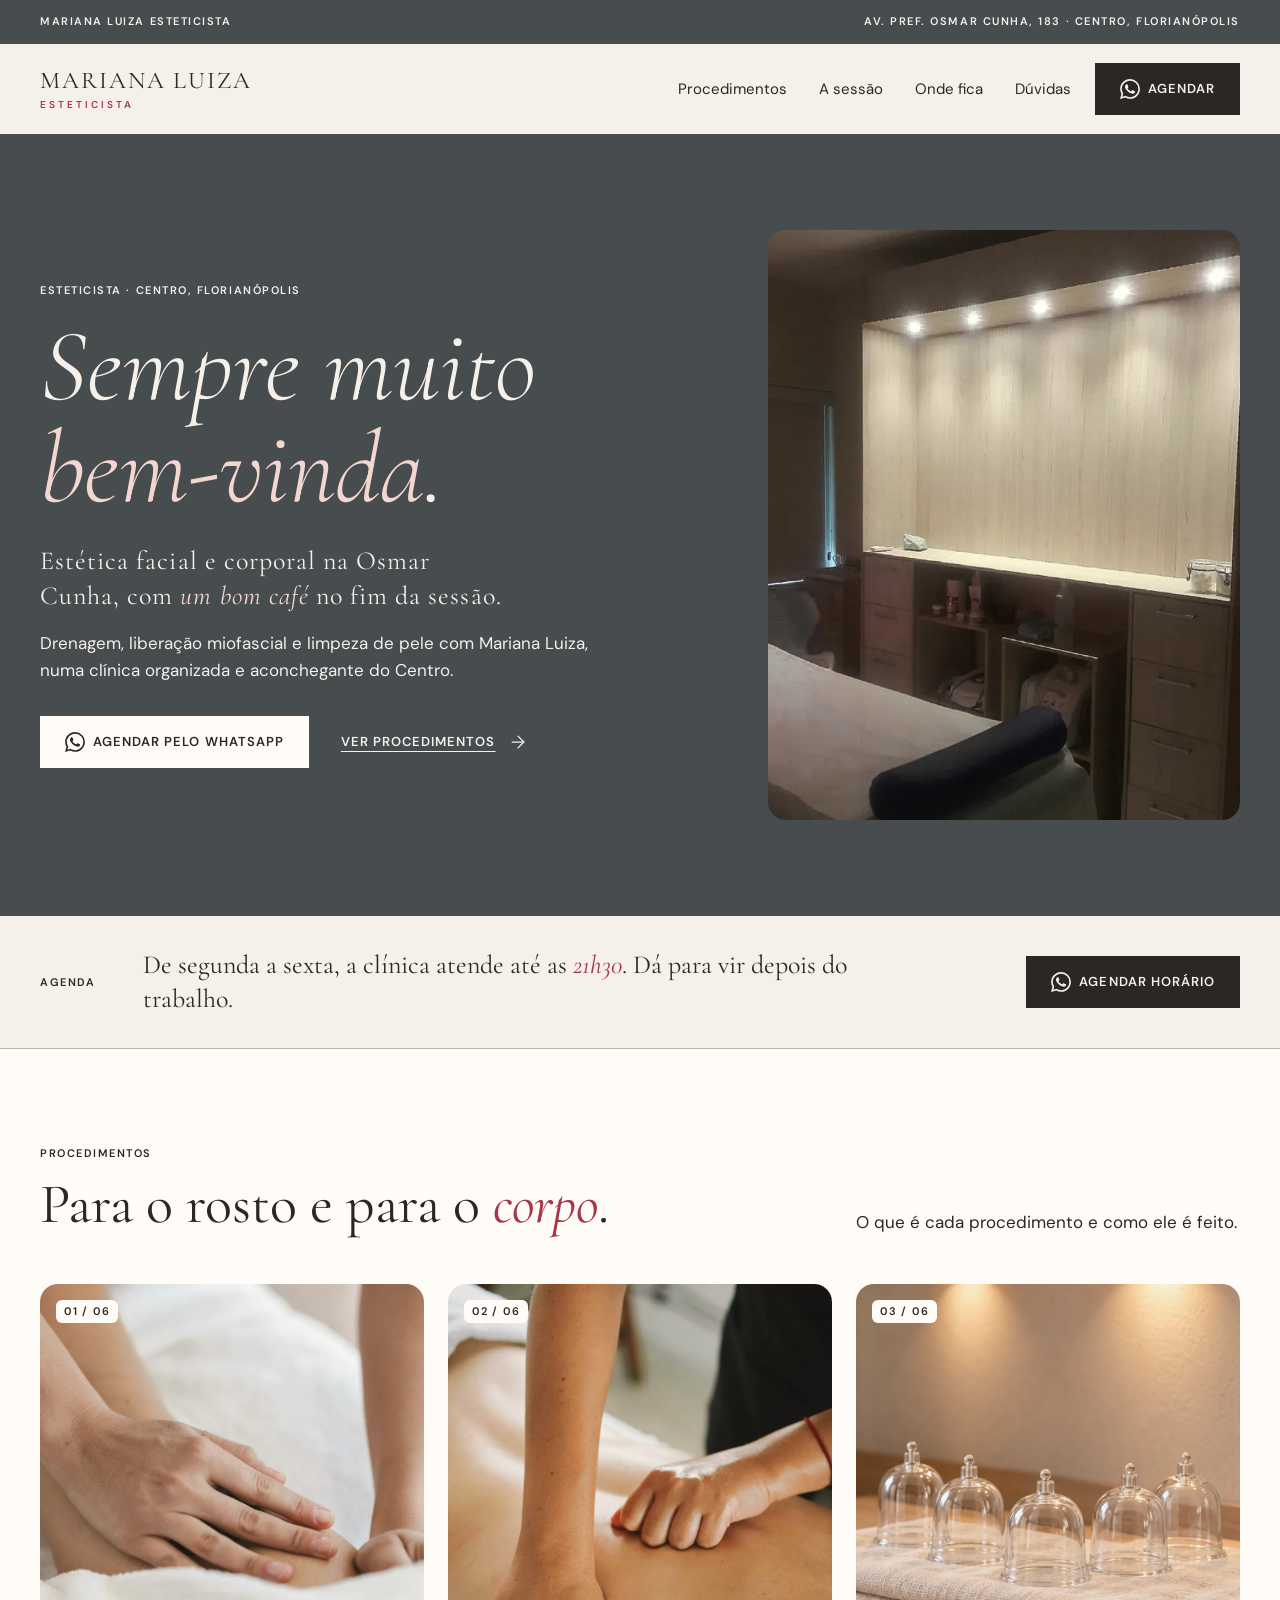
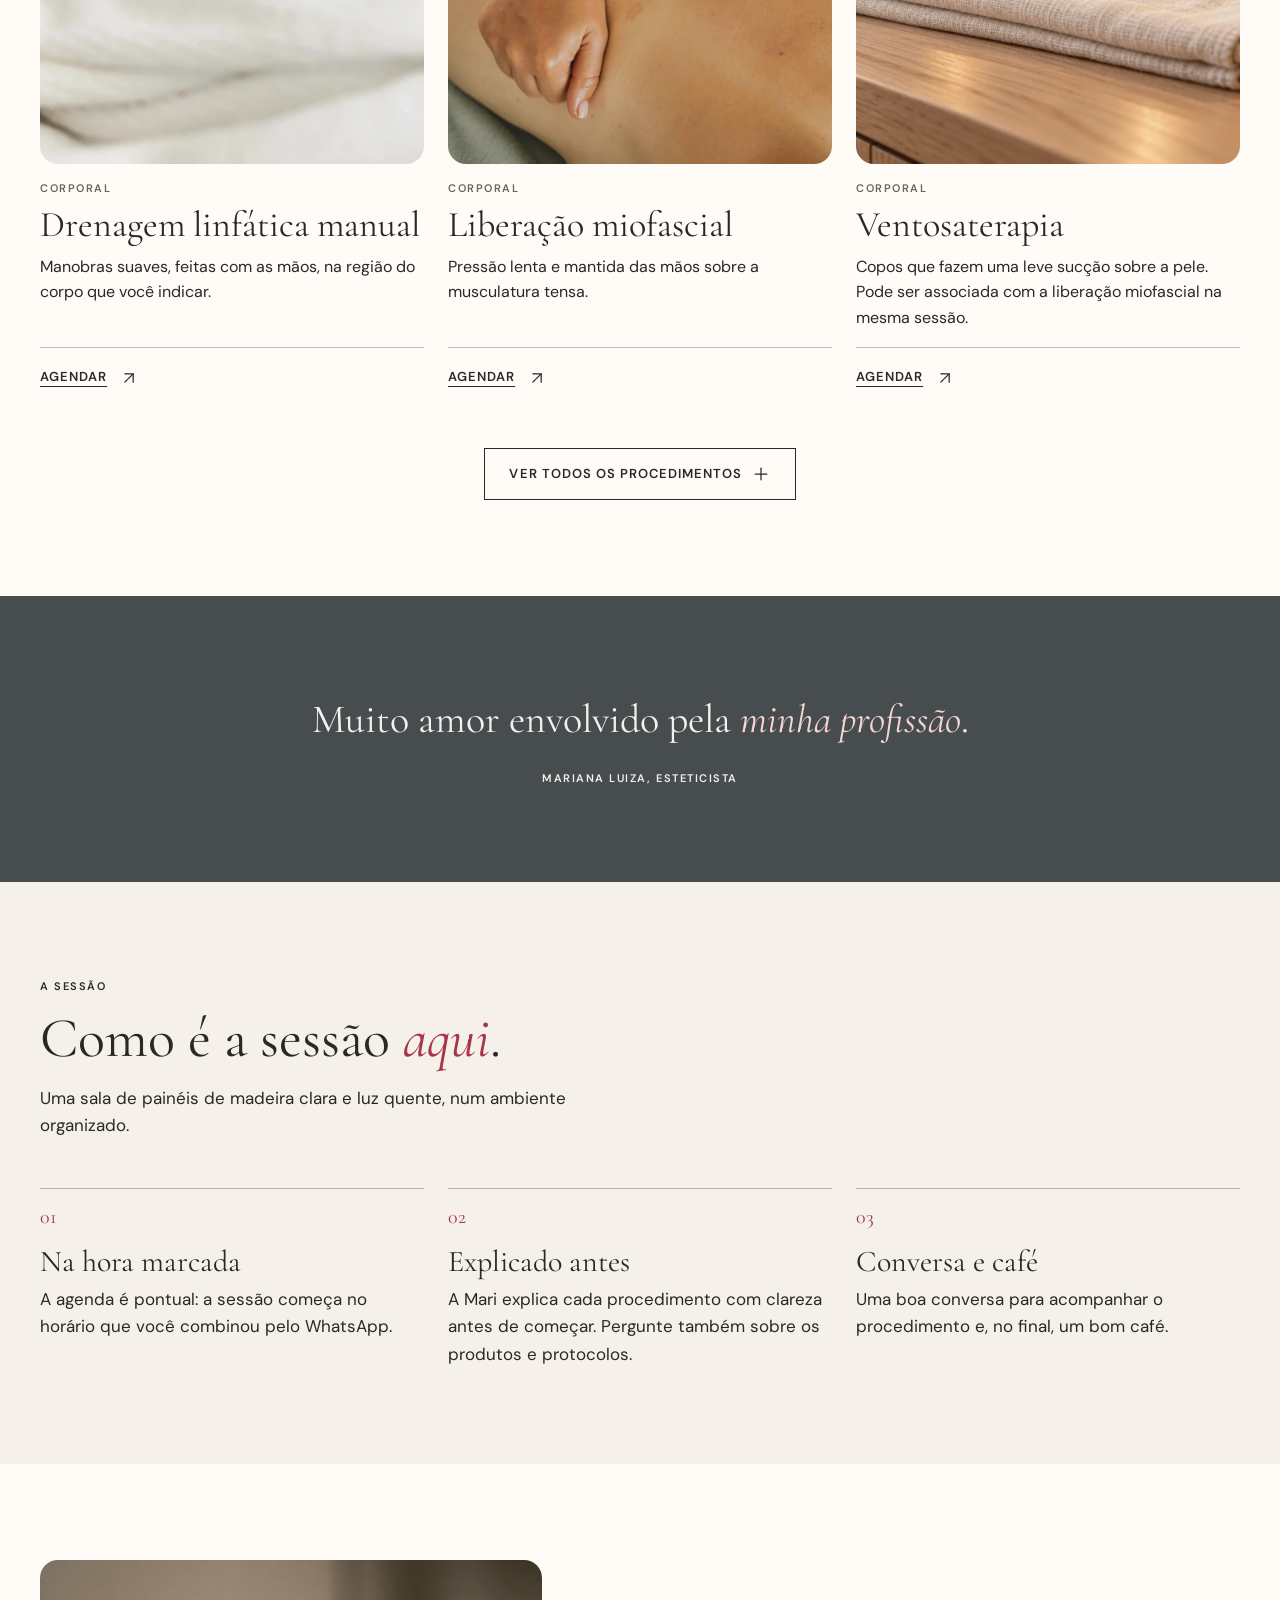
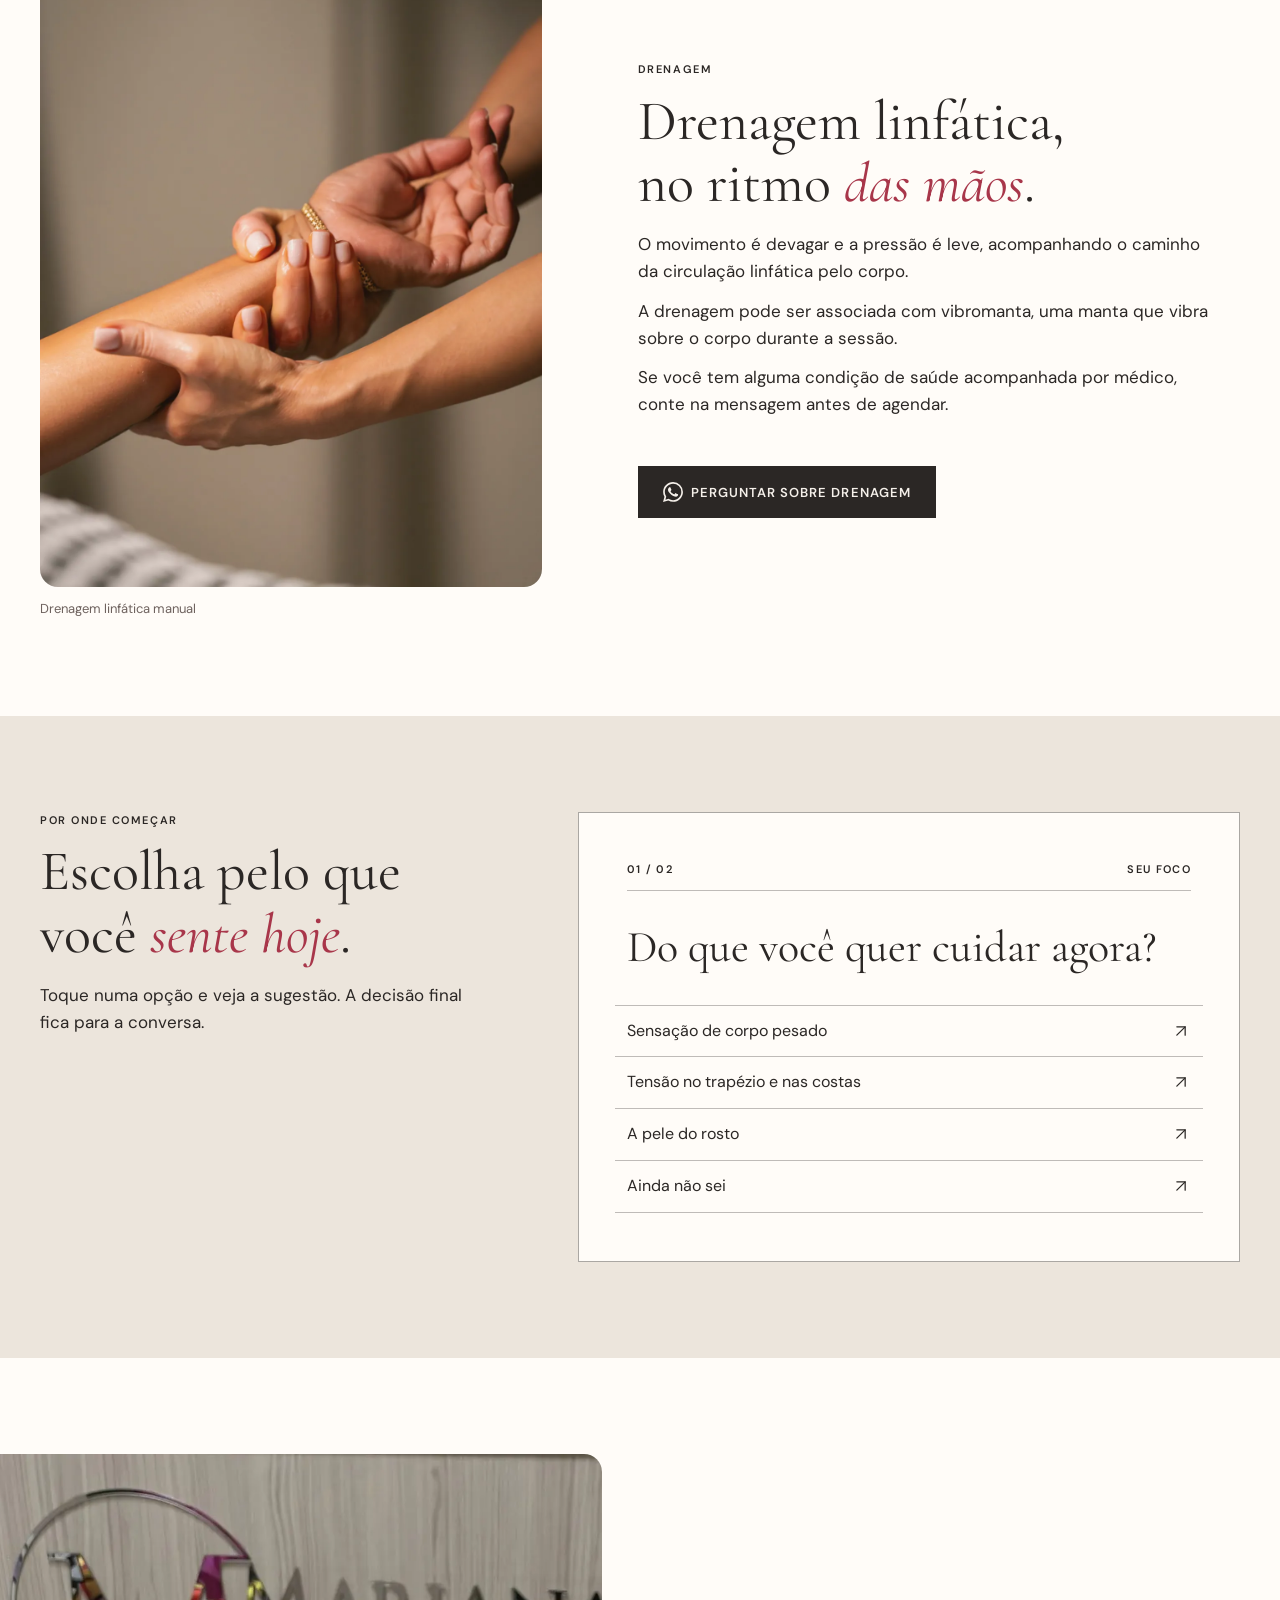
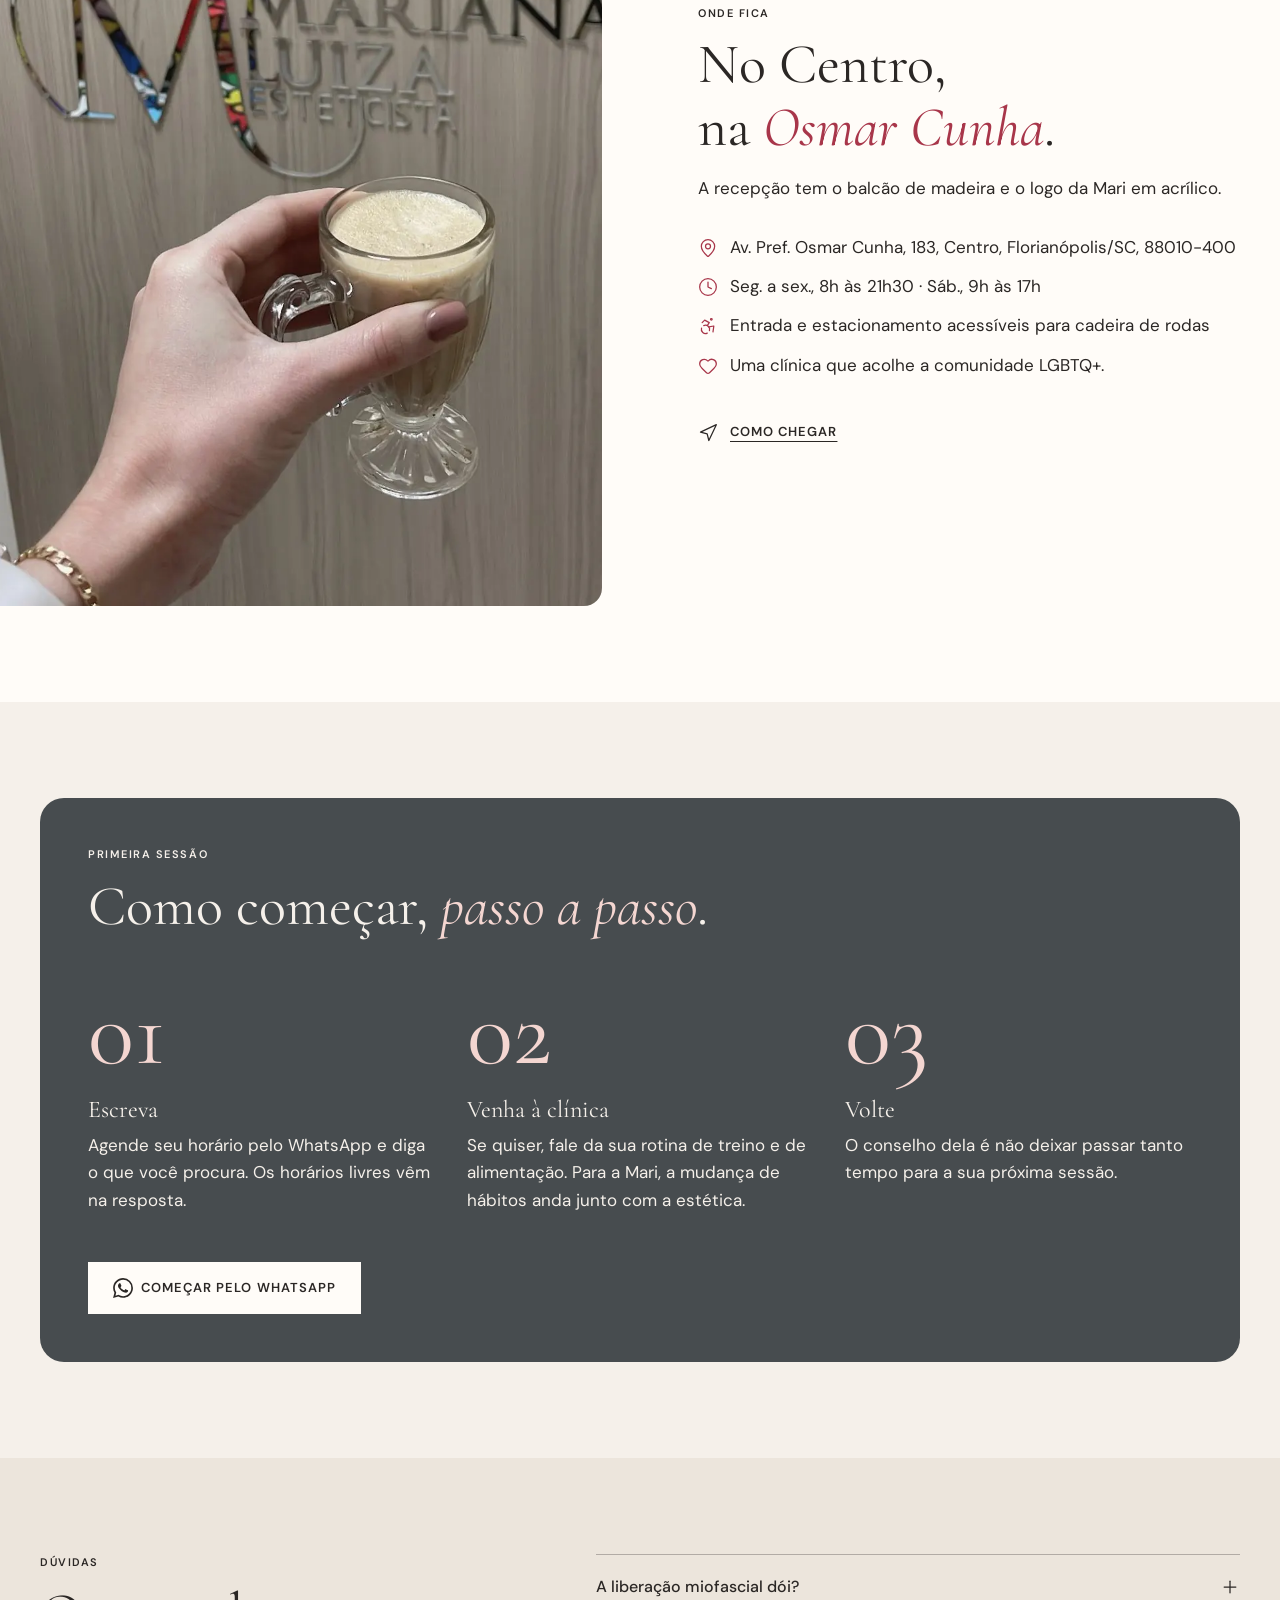
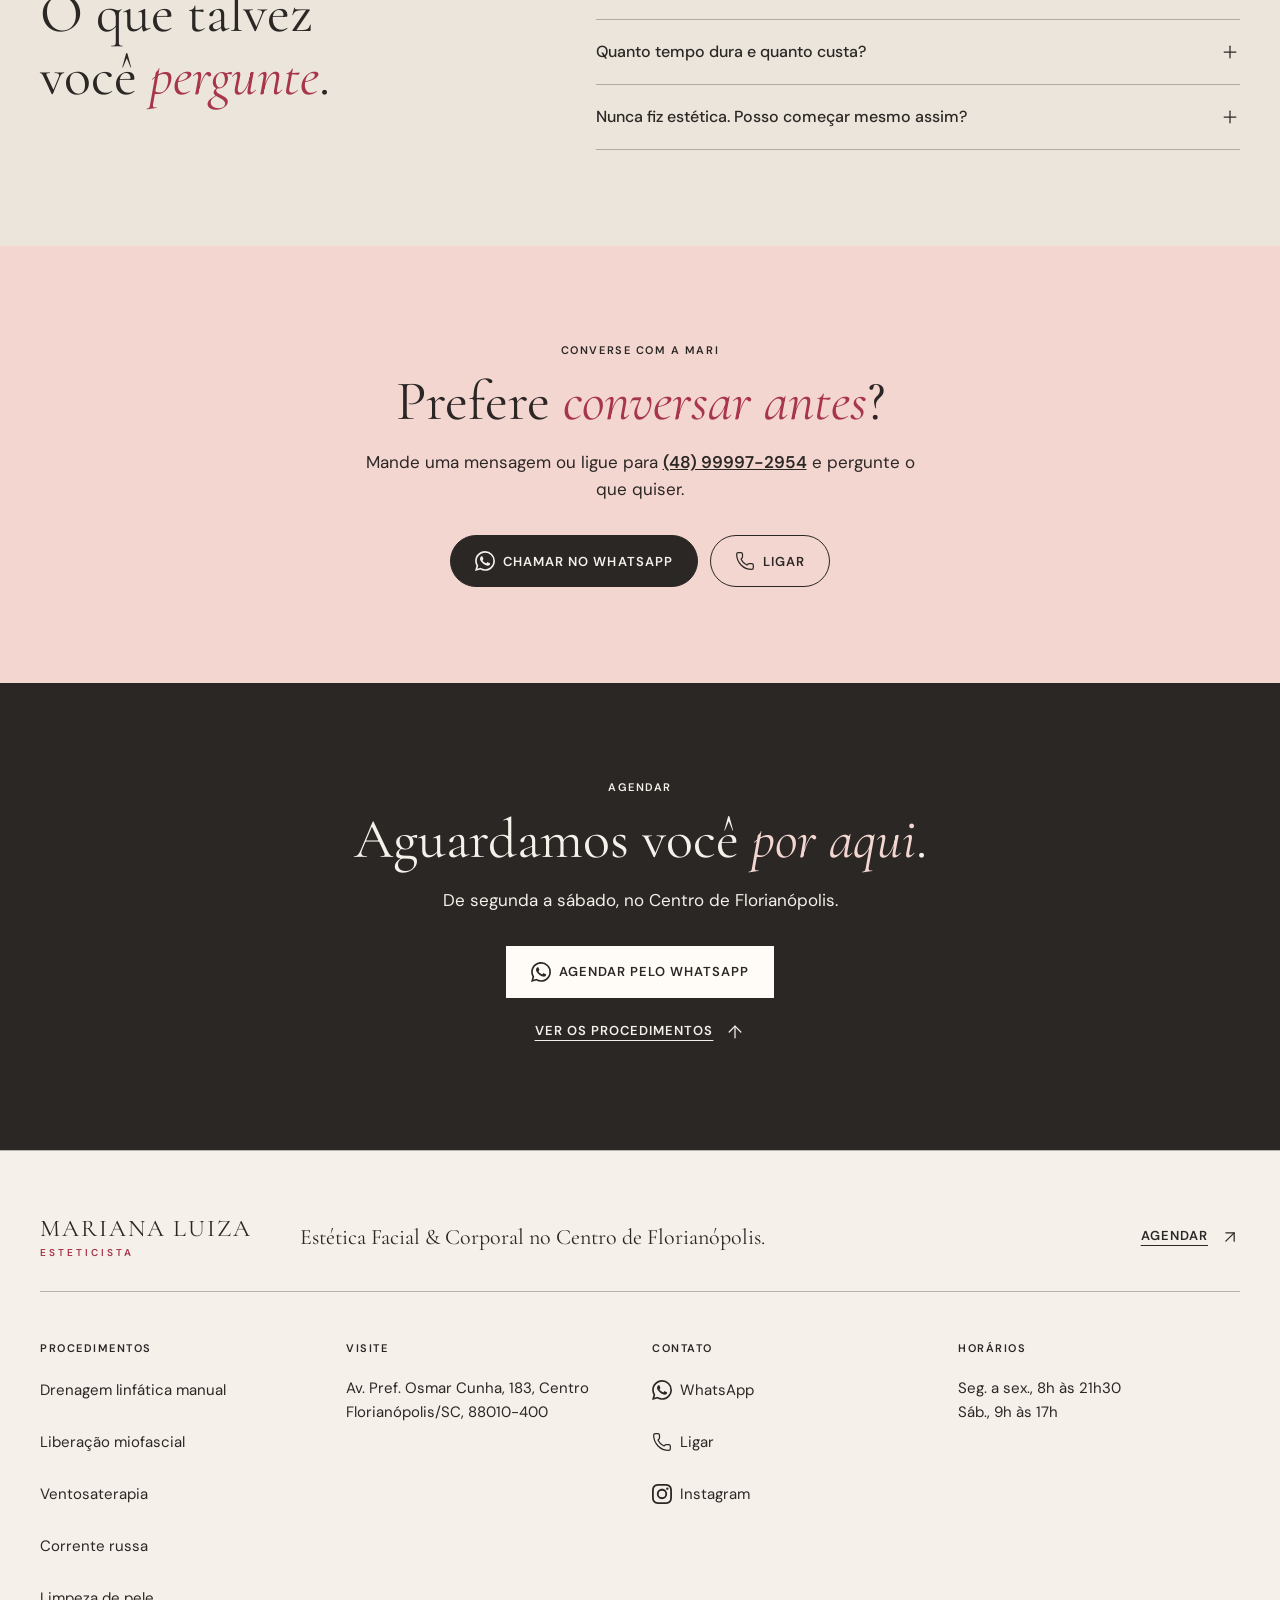
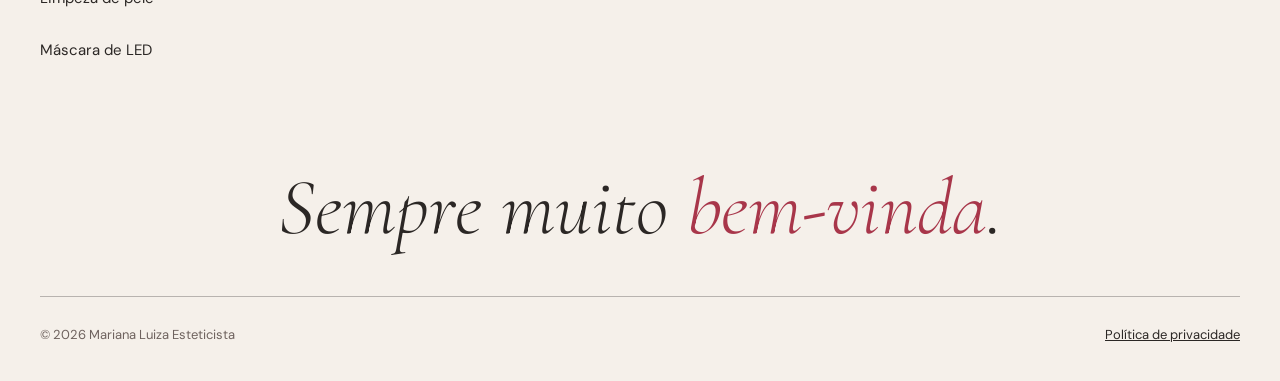
==== index.html @ a03b7c6b "Publicação inicial Co-Authored-By: Claude Sonnet 5.5 <noreply@anthropic.com>" ====
<!DOCTYPE html>
<html lang="pt-BR">
<head>
<meta charset="UTF-8">
<meta name="viewport" content="width=device-width, initial-scale=1">
<!-- PRÉ-VENDA: não remover até o Armin fechar a venda -->
<meta name="robots" content="noindex, nofollow">
<title>Esteticista no Centro, Florianópolis | Mariana Luiza</title>
<meta name="description" content="Drenagem linfática, liberação miofascial, ventosaterapia e limpeza de pele com Mariana Luiza, no Centro de Florianópolis. Agende pelo WhatsApp.">
<meta property="og:title" content="Esteticista no Centro, Florianópolis | Mariana Luiza">
<meta property="og:description" content="Drenagem linfática, liberação miofascial, ventosaterapia e limpeza de pele com Mariana Luiza, no Centro de Florianópolis. Agende pelo WhatsApp.">
<meta property="og:type" content="website">
<meta property="og:locale" content="pt_BR">
<meta property="og:image" content="assets/img/og-mariana.jpg">
<meta name="theme-color" content="#474C4F">
<link rel="icon" href="data:image/svg+xml,%3Csvg xmlns='http://www.w3.org/2000/svg' viewBox='0 0 64 64'%3E%3Crect width='64' height='64' rx='12' fill='%23474C4F'/%3E%3Ctext x='32' y='42' font-family='Georgia,serif' font-size='28' text-anchor='middle' fill='%23F4D6D1'%3EML%3C/text%3E%3C/svg%3E">
<link rel="preconnect" href="https://fonts.googleapis.com">
<link rel="preconnect" href="https://fonts.gstatic.com" crossorigin>
<link href="https://fonts.googleapis.com/css2?family=Cormorant+Garamond:ital,wght@0,300;0,400;1,300;1,400&family=DM+Sans:opsz,wght@9..40,400;9..40,500;9..40,600&display=swap" rel="stylesheet">
<link rel="preload" as="image" href="assets/img/heroi-sala.webp" type="image/webp">
<link rel="stylesheet" href="assets/css/base.css">
<link rel="stylesheet" href="assets/css/style.css">
<script type="application/ld+json">
{
  "@context": "https://schema.org",
  "@graph": [
    {
      "@type": "BeautySalon",
      "@id": "#clinica",
      "name": "Mariana Luiza Esteticista",
      "description": "Estética facial e corporal no Centro de Florianópolis: drenagem linfática manual, liberação miofascial, ventosaterapia, corrente russa, limpeza de pele e máscara de LED.",
      "image": "assets/img/og-mariana.jpg",
      "telephone": "+55 48 99997-2954",
      "address": {
        "@type": "PostalAddress",
        "streetAddress": "Av. Pref. Osmar Cunha, 183",
        "addressLocality": "Florianópolis",
        "addressRegion": "SC",
        "postalCode": "88010-400",
        "addressCountry": "BR"
      },
      "geo": { "@type": "GeoCoordinates", "latitude": -27.5939237, "longitude": -48.5513557 },
      "openingHoursSpecification": [
        { "@type": "OpeningHoursSpecification", "dayOfWeek": ["Monday","Tuesday","Wednesday","Thursday","Friday"], "opens": "08:00", "closes": "21:30" },
        { "@type": "OpeningHoursSpecification", "dayOfWeek": "Saturday", "opens": "09:00", "closes": "17:00" }
      ],
      "sameAs": ["https://www.instagram.com/marianaluiza.esteticista"]
    },
    {
      "@type": "Person",
      "name": "Mariana Luiza dos Santos",
      "jobTitle": "Esteticista",
      "worksFor": { "@id": "#clinica" }
    }
  ]
}
</script>
</head>
<body>
<a class="pular-conteudo" href="#conteudo">Pular para o conteúdo</a>

<div class="barra">
  <div class="container barra__linha">
    <p class="barra__nome">MARIANA LUIZA ESTETICISTA</p>
    <a class="barra__endereco" href="https://www.google.com/maps/place/Mariana+Luiza+Esteticista/data=!4m7!3m6!1s0x952739d06037fb89:0x63838b42c24546a5!8m2!3d-27.5939237!4d-48.5513557!16s%2Fg%2F11sjm25xnb!19sChIJifs3YNA5J5URpUZFwkKLg2M" target="_blank" rel="noopener"><span class="barra__longo">AV. PREF. OSMAR CUNHA, 183 · CENTRO, FLORIANÓPOLIS</span><span class="barra__curto">Av. Pref. Osmar Cunha, 183 · Centro</span></a>
  </div>
</div>

<header class="cabecalho">
  <div class="container cabecalho__linha">
    <a class="marca" href="#inicio" aria-label="Mariana Luiza Esteticista, início">
      <span class="marca__nome">MARIANA LUIZA</span>
      <span class="marca__oficio">ESTETICISTA</span>
    </a>
    <nav class="cabecalho__nav" aria-label="Principal">
      <ul role="list">
        <li><a href="#procedimentos">Procedimentos</a></li>
        <li><a href="#sessao">A sessão</a></li>
        <li><a href="#onde-fica">Onde fica</a></li>
        <li><a href="#duvidas">Dúvidas</a></li>
      </ul>
    </nav>
    <a class="botao cabecalho__cta" href="https://wa.me/5548999972954?text=Ol%C3%A1%2C%20Mari!%20Vim%20pelo%20site%20e%20gostaria%20de%20agendar%20um%20hor%C3%A1rio." target="_blank" rel="noopener"><svg class="icone icone--marca" width="20" height="20" fill="currentColor" aria-hidden="true" focusable="false" role="img" viewBox="0 0 24 24" xmlns="http://www.w3.org/2000/svg"><path d="M17.472 14.382c-.297-.149-1.758-.867-2.03-.967-.273-.099-.471-.148-.67.15-.197.297-.767.966-.94 1.164-.173.199-.347.223-.644.075-.297-.15-1.255-.463-2.39-1.475-.883-.788-1.48-1.761-1.653-2.059-.173-.297-.018-.458.13-.606.134-.133.298-.347.446-.52.149-.174.198-.298.298-.497.099-.198.05-.371-.025-.52-.075-.149-.669-1.612-.916-2.207-.242-.579-.487-.5-.669-.51-.173-.008-.371-.01-.57-.01-.198 0-.52.074-.792.372-.272.297-1.04 1.016-1.04 2.479 0 1.462 1.065 2.875 1.213 3.074.149.198 2.096 3.2 5.077 4.487.709.306 1.262.489 1.694.625.712.227 1.36.195 1.871.118.571-.085 1.758-.719 2.006-1.413.248-.694.248-1.289.173-1.413-.074-.124-.272-.198-.57-.347m-5.421 7.403h-.004a9.87 9.87 0 01-5.031-1.378l-.361-.214-3.741.982.998-3.648-.235-.374a9.86 9.86 0 01-1.51-5.26c.001-5.45 4.436-9.884 9.888-9.884 2.64 0 5.122 1.03 6.988 2.898a9.825 9.825 0 012.893 6.994c-.003 5.45-4.437 9.884-9.885 9.884m8.413-18.297A11.815 11.815 0 0012.05 0C5.495 0 .16 5.335.157 11.892c0 2.096.547 4.142 1.588 5.945L.057 24l6.305-1.654a11.882 11.882 0 005.683 1.448h.005c6.554 0 11.89-5.335 11.893-11.893a11.821 11.821 0 00-3.48-8.413Z"/></svg><span>Agendar</span></a>
    <button class="cabecalho__menu" type="button" data-abrir-menu aria-expanded="false" aria-controls="menu-celular" aria-label="Abrir menu"><svg aria-hidden="true" focusable="false" class="icone icone--menu" xmlns="http://www.w3.org/2000/svg" width="24" height="24" viewBox="0 0 24 24" fill="none" stroke="currentColor" stroke-width="1.5" stroke-linecap="round" stroke-linejoin="round" ><path d="M4 5h16" /><path d="M4 12h16" /><path d="M4 19h16" /></svg></button>
  </div>
</header>

<nav class="menu-celular" id="menu-celular" aria-hidden="true" aria-label="Menu" data-lenis-prevent>
  <div class="menu-celular__topo">
    <span class="marca marca--menu" aria-hidden="true"><span class="marca__nome">MARIANA LUIZA</span><span class="marca__oficio">ESTETICISTA</span></span>
    <button class="menu-celular__fechar" type="button" data-fechar-menu aria-label="Fechar menu"><svg aria-hidden="true" focusable="false" class="icone icone--x" xmlns="http://www.w3.org/2000/svg" width="20" height="20" viewBox="0 0 24 24" fill="none" stroke="currentColor" stroke-width="1.5" stroke-linecap="round" stroke-linejoin="round" ><path d="M18 6 6 18" /><path d="m6 6 12 12" /></svg></button>
  </div>
  <ul class="menu-celular__links" role="list">
    <li><a href="#procedimentos">Procedimentos</a></li>
    <li><a href="#sessao">A sessão</a></li>
    <li><a href="#onde-fica">Onde fica</a></li>
    <li><a href="#duvidas">Dúvidas</a></li>
  </ul>
  <div class="menu-celular__pe">
    <a class="botao botao--largo" href="https://wa.me/5548999972954?text=Ol%C3%A1%2C%20Mari!%20Vim%20pelo%20site%20e%20gostaria%20de%20agendar%20um%20hor%C3%A1rio." target="_blank" rel="noopener"><svg class="icone icone--marca" width="20" height="20" fill="currentColor" aria-hidden="true" focusable="false" role="img" viewBox="0 0 24 24" xmlns="http://www.w3.org/2000/svg"><path d="M17.472 14.382c-.297-.149-1.758-.867-2.03-.967-.273-.099-.471-.148-.67.15-.197.297-.767.966-.94 1.164-.173.199-.347.223-.644.075-.297-.15-1.255-.463-2.39-1.475-.883-.788-1.48-1.761-1.653-2.059-.173-.297-.018-.458.13-.606.134-.133.298-.347.446-.52.149-.174.198-.298.298-.497.099-.198.05-.371-.025-.52-.075-.149-.669-1.612-.916-2.207-.242-.579-.487-.5-.669-.51-.173-.008-.371-.01-.57-.01-.198 0-.52.074-.792.372-.272.297-1.04 1.016-1.04 2.479 0 1.462 1.065 2.875 1.213 3.074.149.198 2.096 3.2 5.077 4.487.709.306 1.262.489 1.694.625.712.227 1.36.195 1.871.118.571-.085 1.758-.719 2.006-1.413.248-.694.248-1.289.173-1.413-.074-.124-.272-.198-.57-.347m-5.421 7.403h-.004a9.87 9.87 0 01-5.031-1.378l-.361-.214-3.741.982.998-3.648-.235-.374a9.86 9.86 0 01-1.51-5.26c.001-5.45 4.436-9.884 9.888-9.884 2.64 0 5.122 1.03 6.988 2.898a9.825 9.825 0 012.893 6.994c-.003 5.45-4.437 9.884-9.885 9.884m8.413-18.297A11.815 11.815 0 0012.05 0C5.495 0 .16 5.335.157 11.892c0 2.096.547 4.142 1.588 5.945L.057 24l6.305-1.654a11.882 11.882 0 005.683 1.448h.005c6.554 0 11.89-5.335 11.893-11.893a11.821 11.821 0 00-3.48-8.413Z"/></svg><span>Agendar pelo WhatsApp</span></a>
    <a class="link" href="tel:+5548999972954"><svg aria-hidden="true" focusable="false" class="icone icone--phone" xmlns="http://www.w3.org/2000/svg" width="20" height="20" viewBox="0 0 24 24" fill="none" stroke="currentColor" stroke-width="1.5" stroke-linecap="round" stroke-linejoin="round" ><path d="M13.832 16.568a1 1 0 0 0 1.213-.303l.355-.465A2 2 0 0 1 17 15h3a2 2 0 0 1 2 2v3a2 2 0 0 1-2 2A18 18 0 0 1 2 4a2 2 0 0 1 2-2h3a2 2 0 0 1 2 2v3a2 2 0 0 1-.8 1.6l-.468.351a1 1 0 0 0-.292 1.233 14 14 0 0 0 6.392 6.384" /></svg><span>Ligar</span></a>
  </div>
</nav>


<main id="conteudo">

  <section class="heroi" id="inicio" data-heroi>
    <div class="container heroi__grade">
      <div class="heroi__texto">
        <p class="rotulo">ESTETICISTA · CENTRO, FLORIANÓPOLIS</p>
        <p class="heroi__assinatura">Sempre muito <em>bem-vinda</em>.</p>
        <h1 class="heroi__titulo">Estética facial e corporal na Osmar Cunha, com <em>um bom café</em> no fim da sessão.</h1>
        <p class="heroi__apoio">Drenagem, liberação miofascial e limpeza de pele com Mariana Luiza, numa clínica organizada e aconchegante do Centro.</p>
        <div class="heroi__acoes">
          <a class="botao botao--claro" href="https://wa.me/5548999972954?text=Ol%C3%A1%2C%20Mari!%20Vim%20pelo%20site%20e%20gostaria%20de%20agendar%20um%20hor%C3%A1rio." target="_blank" rel="noopener"><svg class="icone icone--marca" width="20" height="20" fill="currentColor" aria-hidden="true" focusable="false" role="img" viewBox="0 0 24 24" xmlns="http://www.w3.org/2000/svg"><path d="M17.472 14.382c-.297-.149-1.758-.867-2.03-.967-.273-.099-.471-.148-.67.15-.197.297-.767.966-.94 1.164-.173.199-.347.223-.644.075-.297-.15-1.255-.463-2.39-1.475-.883-.788-1.48-1.761-1.653-2.059-.173-.297-.018-.458.13-.606.134-.133.298-.347.446-.52.149-.174.198-.298.298-.497.099-.198.05-.371-.025-.52-.075-.149-.669-1.612-.916-2.207-.242-.579-.487-.5-.669-.51-.173-.008-.371-.01-.57-.01-.198 0-.52.074-.792.372-.272.297-1.04 1.016-1.04 2.479 0 1.462 1.065 2.875 1.213 3.074.149.198 2.096 3.2 5.077 4.487.709.306 1.262.489 1.694.625.712.227 1.36.195 1.871.118.571-.085 1.758-.719 2.006-1.413.248-.694.248-1.289.173-1.413-.074-.124-.272-.198-.57-.347m-5.421 7.403h-.004a9.87 9.87 0 01-5.031-1.378l-.361-.214-3.741.982.998-3.648-.235-.374a9.86 9.86 0 01-1.51-5.26c.001-5.45 4.436-9.884 9.888-9.884 2.64 0 5.122 1.03 6.988 2.898a9.825 9.825 0 012.893 6.994c-.003 5.45-4.437 9.884-9.885 9.884m8.413-18.297A11.815 11.815 0 0012.05 0C5.495 0 .16 5.335.157 11.892c0 2.096.547 4.142 1.588 5.945L.057 24l6.305-1.654a11.882 11.882 0 005.683 1.448h.005c6.554 0 11.89-5.335 11.893-11.893a11.821 11.821 0 00-3.48-8.413Z"/></svg><span>Agendar pelo WhatsApp</span></a>
          <a class="link link--claro" href="#procedimentos"><span>Ver procedimentos</span><svg aria-hidden="true" focusable="false" class="icone icone--arrow-right" xmlns="http://www.w3.org/2000/svg" width="20" height="20" viewBox="0 0 24 24" fill="none" stroke="currentColor" stroke-width="1.5" stroke-linecap="round" stroke-linejoin="round" ><path d="M5 12h14" /><path d="m12 5 7 7-7 7" /></svg></a>
        </div>
      </div>
      <figure class="heroi__foto midia">
        <picture>
          <source srcset="assets/img/heroi-sala.webp" type="image/webp">
          <img src="assets/img/heroi-sala.jpg" width="708" height="885" fetchpriority="high" alt="Sala de atendimento da clínica: painel de madeira clara com spots de luz quente, bancada e maca com rolo grafite em primeiro plano.">
        </picture>
      </figure>
    </div>
  </section>

  <section class="faixa" aria-label="Agenda">
    <div class="container faixa__linha">
      <p class="rotulo">AGENDA</p>
      <p class="faixa__frase">De segunda a sexta, a clínica atende até as <em>21h30</em>. Dá para vir depois do trabalho.</p>
      <a class="botao" href="https://wa.me/5548999972954?text=Ol%C3%A1%2C%20Mari!%20Vim%20pelo%20site%20e%20queria%20um%20hor%C3%A1rio%20depois%20do%20trabalho." target="_blank" rel="noopener"><svg class="icone icone--marca" width="20" height="20" fill="currentColor" aria-hidden="true" focusable="false" role="img" viewBox="0 0 24 24" xmlns="http://www.w3.org/2000/svg"><path d="M17.472 14.382c-.297-.149-1.758-.867-2.03-.967-.273-.099-.471-.148-.67.15-.197.297-.767.966-.94 1.164-.173.199-.347.223-.644.075-.297-.15-1.255-.463-2.39-1.475-.883-.788-1.48-1.761-1.653-2.059-.173-.297-.018-.458.13-.606.134-.133.298-.347.446-.52.149-.174.198-.298.298-.497.099-.198.05-.371-.025-.52-.075-.149-.669-1.612-.916-2.207-.242-.579-.487-.5-.669-.51-.173-.008-.371-.01-.57-.01-.198 0-.52.074-.792.372-.272.297-1.04 1.016-1.04 2.479 0 1.462 1.065 2.875 1.213 3.074.149.198 2.096 3.2 5.077 4.487.709.306 1.262.489 1.694.625.712.227 1.36.195 1.871.118.571-.085 1.758-.719 2.006-1.413.248-.694.248-1.289.173-1.413-.074-.124-.272-.198-.57-.347m-5.421 7.403h-.004a9.87 9.87 0 01-5.031-1.378l-.361-.214-3.741.982.998-3.648-.235-.374a9.86 9.86 0 01-1.51-5.26c.001-5.45 4.436-9.884 9.888-9.884 2.64 0 5.122 1.03 6.988 2.898a9.825 9.825 0 012.893 6.994c-.003 5.45-4.437 9.884-9.885 9.884m8.413-18.297A11.815 11.815 0 0012.05 0C5.495 0 .16 5.335.157 11.892c0 2.096.547 4.142 1.588 5.945L.057 24l6.305-1.654a11.882 11.882 0 005.683 1.448h.005c6.554 0 11.89-5.335 11.893-11.893a11.821 11.821 0 00-3.48-8.413Z"/></svg><span>Agendar horário</span></a>
    </div>
  </section>

  <section class="secao procs" id="procedimentos" aria-labelledby="procs-titulo">
    <div class="container">
      <div class="procs__cabeca rt">
        <div class="procs__titulo">
          <p class="rotulo">PROCEDIMENTOS</p>
          <h2 id="procs-titulo">Para o rosto e para o <em>corpo</em>.</h2>
        </div>
        <p class="procs__apoio">O que é cada procedimento e como ele é feito.</p>
      </div>
      <ul class="procs__grade" role="list" id="procs-lista">
        <li class="rt">
          <article class="card">
            <div class="card__midia midia">
              <picture><source srcset="assets/img/servico-drenagem.webp" type="image/webp"><img src="assets/img/servico-drenagem.jpg" width="960" height="1200" loading="lazy" alt="Mãos de profissional sobre a perna coberta por toalha branca, numa drenagem manual." style="object-position: 50% 50%"></picture>
              <span class="selo">01 / 06</span>
            </div>
            <p class="card__meta">CORPORAL</p>
            <h3>Drenagem linfática manual</h3>
            <p class="card__texto">Manobras suaves, feitas com as mãos, na região do corpo que você indicar.</p>
            <div class="card__pe"><a class="link" href="https://wa.me/5548999972954?text=Ol%C3%A1%2C%20Mari!%20Vim%20pelo%20site%20e%20gostaria%20de%20agendar%20drenagem%20linf%C3%A1tica%20manual." target="_blank" rel="noopener"><span>Agendar</span><svg aria-hidden="true" focusable="false" class="icone icone--arrow-up-right" xmlns="http://www.w3.org/2000/svg" width="20" height="20" viewBox="0 0 24 24" fill="none" stroke="currentColor" stroke-width="1.5" stroke-linecap="round" stroke-linejoin="round" ><path d="M7 7h10v10" /><path d="M7 17 17 7" /></svg></a></div>
          </article>
        </li>
        <li class="rt">
          <article class="card">
            <div class="card__midia midia">
              <picture><source srcset="assets/img/servico-liberacao.webp" type="image/webp"><img src="assets/img/servico-liberacao.jpg" width="960" height="1200" loading="lazy" alt="Mãos pressionando as costas de uma pessoa deitada de bruços." style="object-position: 50% 40%"></picture>
              <span class="selo">02 / 06</span>
            </div>
            <p class="card__meta">CORPORAL</p>
            <h3>Liberação miofascial</h3>
            <p class="card__texto">Pressão lenta e mantida das mãos sobre a musculatura tensa.</p>
            <div class="card__pe"><a class="link" href="https://wa.me/5548999972954?text=Ol%C3%A1%2C%20Mari!%20Vim%20pelo%20site%20e%20gostaria%20de%20agendar%20libera%C3%A7%C3%A3o%20miofascial." target="_blank" rel="noopener"><span>Agendar</span><svg aria-hidden="true" focusable="false" class="icone icone--arrow-up-right" xmlns="http://www.w3.org/2000/svg" width="20" height="20" viewBox="0 0 24 24" fill="none" stroke="currentColor" stroke-width="1.5" stroke-linecap="round" stroke-linejoin="round" ><path d="M7 7h10v10" /><path d="M7 17 17 7" /></svg></a></div>
          </article>
        </li>
        <li class="rt">
          <article class="card">
            <div class="card__midia midia">
              <picture><source srcset="assets/img/servico-ventosa.webp" type="image/webp"><img src="assets/img/servico-ventosa.jpg" width="960" height="1200" loading="lazy" alt="Copos de ventosa transparentes enfileirados sobre uma toalha creme."></picture>
              <span class="selo">03 / 06</span>
            </div>
            <p class="card__meta">CORPORAL</p>
            <h3>Ventosaterapia</h3>
            <p class="card__texto">Copos que fazem uma leve sucção sobre a pele. Pode ser associada com a liberação miofascial na mesma sessão.</p>
            <div class="card__pe"><a class="link" href="https://wa.me/5548999972954?text=Ol%C3%A1%2C%20Mari!%20Vim%20pelo%20site%20e%20gostaria%20de%20agendar%20ventosaterapia." target="_blank" rel="noopener"><span>Agendar</span><svg aria-hidden="true" focusable="false" class="icone icone--arrow-up-right" xmlns="http://www.w3.org/2000/svg" width="20" height="20" viewBox="0 0 24 24" fill="none" stroke="currentColor" stroke-width="1.5" stroke-linecap="round" stroke-linejoin="round" ><path d="M7 7h10v10" /><path d="M7 17 17 7" /></svg></a></div>
          </article>
        </li>
        <li class="rt" data-extra>
          <article class="card">
            <div class="card__midia midia">
              <picture><source srcset="assets/img/servico-corrente.webp" type="image/webp"><img src="assets/img/servico-corrente.jpg" width="960" height="1200" loading="lazy" alt="Quatro eletrodos pretos com cabos grafite alinhados sobre uma toalha creme."></picture>
              <span class="selo">04 / 06</span>
            </div>
            <p class="card__meta">CORPORAL</p>
            <h3>Corrente russa</h3>
            <p class="card__texto">Eletrodos sobre a pele conduzem uma corrente que faz o músculo contrair.</p>
            <div class="card__pe"><a class="link" href="https://wa.me/5548999972954?text=Ol%C3%A1%2C%20Mari!%20Vim%20pelo%20site%20e%20gostaria%20de%20agendar%20corrente%20russa." target="_blank" rel="noopener"><span>Agendar</span><svg aria-hidden="true" focusable="false" class="icone icone--arrow-up-right" xmlns="http://www.w3.org/2000/svg" width="20" height="20" viewBox="0 0 24 24" fill="none" stroke="currentColor" stroke-width="1.5" stroke-linecap="round" stroke-linejoin="round" ><path d="M7 7h10v10" /><path d="M7 17 17 7" /></svg></a></div>
          </article>
        </li>
        <li class="rt" data-extra>
          <article class="card">
            <div class="card__midia midia">
              <picture><source srcset="assets/img/servico-limpeza.webp" type="image/webp"><img src="assets/img/servico-limpeza.jpg" width="960" height="1200" loading="lazy" alt="Discos de algodão, tigela de vidro com água e pincel facial numa bandeja de madeira."></picture>
              <span class="selo">05 / 06</span>
            </div>
            <p class="card__meta">FACIAL</p>
            <h3>Limpeza de pele</h3>
            <p class="card__texto">Higienização do rosto feita na maca, com vapor de ozônio.</p>
            <div class="card__pe"><a class="link" href="https://wa.me/5548999972954?text=Ol%C3%A1%2C%20Mari!%20Vim%20pelo%20site%20e%20gostaria%20de%20agendar%20limpeza%20de%20pele." target="_blank" rel="noopener"><span>Agendar</span><svg aria-hidden="true" focusable="false" class="icone icone--arrow-up-right" xmlns="http://www.w3.org/2000/svg" width="20" height="20" viewBox="0 0 24 24" fill="none" stroke="currentColor" stroke-width="1.5" stroke-linecap="round" stroke-linejoin="round" ><path d="M7 7h10v10" /><path d="M7 17 17 7" /></svg></a></div>
          </article>
        </li>
        <li class="rt" data-extra>
          <article class="card">
            <div class="card__midia midia">
              <picture><source srcset="assets/img/servico-led.webp" type="image/webp"><img src="assets/img/servico-led.jpg" width="960" height="1200" loading="lazy" alt="Máscara facial de LED branca com luz vermelha, apoiada sobre uma toalha grafite."></picture>
              <span class="selo">06 / 06</span>
            </div>
            <p class="card__meta">FACIAL</p>
            <h3>Máscara de LED</h3>
            <p class="card__texto">Uma máscara de luz apoiada sobre o rosto, numa técnica não invasiva. Cada cor de luz tem o seu comprimento de onda e chega a uma profundidade da pele.</p>
            <div class="card__pe"><a class="link" href="https://wa.me/5548999972954?text=Ol%C3%A1%2C%20Mari!%20Vim%20pelo%20site%20e%20gostaria%20de%20agendar%20m%C3%A1scara%20de%20LED." target="_blank" rel="noopener"><span>Agendar</span><svg aria-hidden="true" focusable="false" class="icone icone--arrow-up-right" xmlns="http://www.w3.org/2000/svg" width="20" height="20" viewBox="0 0 24 24" fill="none" stroke="currentColor" stroke-width="1.5" stroke-linecap="round" stroke-linejoin="round" ><path d="M7 7h10v10" /><path d="M7 17 17 7" /></svg></a></div>
          </article>
        </li>
      </ul>
      <div class="procs__mais">
        <button class="botao botao--contorno" type="button" data-ver-todos aria-expanded="false" aria-controls="procs-lista" hidden>
          <span data-rotulo-fechado>Ver todos os procedimentos</span><span data-rotulo-aberto hidden>Mostrar menos</span>
          <span class="procs__icone procs__icone--mais"><svg aria-hidden="true" focusable="false" class="icone icone--plus" xmlns="http://www.w3.org/2000/svg" width="20" height="20" viewBox="0 0 24 24" fill="none" stroke="currentColor" stroke-width="1.5" stroke-linecap="round" stroke-linejoin="round" ><path d="M5 12h14" /><path d="M12 5v14" /></svg></span><span class="procs__icone procs__icone--menos"><svg aria-hidden="true" focusable="false" class="icone icone--minus" xmlns="http://www.w3.org/2000/svg" width="20" height="20" viewBox="0 0 24 24" fill="none" stroke="currentColor" stroke-width="1.5" stroke-linecap="round" stroke-linejoin="round" ><path d="M5 12h14" /></svg></span>
        </button>
      </div>
    </div>
  </section>

  <section class="secao frase" aria-label="Frase da Mari">
    <div class="container">
      <figure class="frase__bloco rt">
        <blockquote><p>Muito amor envolvido pela <em>minha profissão</em>.</p></blockquote>
        <figcaption class="rotulo">Mariana Luiza, esteticista</figcaption>
      </figure>
    </div>
  </section>

  <section class="secao sessao" id="sessao" aria-labelledby="sessao-titulo">
    <div class="container">
      <div class="cabeca rt">
        <p class="rotulo">A SESSÃO</p>
        <h2 id="sessao-titulo">Como é a sessão <em>aqui</em>.</h2>
        <p class="cabeca__apoio">Uma sala de painéis de madeira clara e luz quente, num ambiente organizado.</p>
      </div>
      <ol class="sessao__lista" role="list">
        <li class="sessao__item rt">
          <span class="sessao__num">01</span>
          <h3>Na hora marcada</h3>
          <p>A agenda é pontual: a sessão começa no horário que você combinou pelo WhatsApp.</p>
        </li>
        <li class="sessao__item rt">
          <span class="sessao__num">02</span>
          <h3>Explicado antes</h3>
          <p>A Mari explica cada procedimento com clareza antes de começar. Pergunte também sobre os produtos e protocolos.</p>
        </li>
        <li class="sessao__item rt">
          <span class="sessao__num">03</span>
          <h3>Conversa e café</h3>
          <p>Uma boa conversa para acompanhar o procedimento e, no final, um bom café.</p>
        </li>
      </ol>
    </div>
  </section>

  <section class="secao drenagem" id="drenagem" aria-labelledby="drenagem-titulo">
    <div class="container drenagem__grade">
      <figure class="drenagem__foto rt">
        <div class="midia">
          <picture><source srcset="assets/img/destaque-drenagem.webp" type="image/webp"><img src="assets/img/destaque-drenagem.jpg" width="1200" height="1500" loading="lazy" alt="Mãos conduzindo o antebraço apoiado numa toalha clara, em movimento suave." style="object-position: 55% 40%"></picture>
        </div>
        <figcaption>Drenagem linfática manual</figcaption>
      </figure>
      <div class="drenagem__texto rt">
        <p class="rotulo">DRENAGEM</p>
        <h2 id="drenagem-titulo">Drenagem linfática, no ritmo <em>das mãos</em>.</h2>
        <p>O movimento é devagar e a pressão é leve, acompanhando o caminho da circulação linfática pelo corpo.</p>
        <p>A drenagem pode ser associada com vibromanta, uma manta que vibra sobre o corpo durante a sessão.</p>
        <p>Se você tem alguma condição de saúde acompanhada por médico, conte na mensagem antes de agendar.</p>
        <a class="botao" href="https://wa.me/5548999972954?text=Ol%C3%A1%2C%20Mari!%20Vim%20pelo%20site%20e%20queria%20saber%20mais%20sobre%20a%20drenagem%20linf%C3%A1tica." target="_blank" rel="noopener"><svg class="icone icone--marca" width="20" height="20" fill="currentColor" aria-hidden="true" focusable="false" role="img" viewBox="0 0 24 24" xmlns="http://www.w3.org/2000/svg"><path d="M17.472 14.382c-.297-.149-1.758-.867-2.03-.967-.273-.099-.471-.148-.67.15-.197.297-.767.966-.94 1.164-.173.199-.347.223-.644.075-.297-.15-1.255-.463-2.39-1.475-.883-.788-1.48-1.761-1.653-2.059-.173-.297-.018-.458.13-.606.134-.133.298-.347.446-.52.149-.174.198-.298.298-.497.099-.198.05-.371-.025-.52-.075-.149-.669-1.612-.916-2.207-.242-.579-.487-.5-.669-.51-.173-.008-.371-.01-.57-.01-.198 0-.52.074-.792.372-.272.297-1.04 1.016-1.04 2.479 0 1.462 1.065 2.875 1.213 3.074.149.198 2.096 3.2 5.077 4.487.709.306 1.262.489 1.694.625.712.227 1.36.195 1.871.118.571-.085 1.758-.719 2.006-1.413.248-.694.248-1.289.173-1.413-.074-.124-.272-.198-.57-.347m-5.421 7.403h-.004a9.87 9.87 0 01-5.031-1.378l-.361-.214-3.741.982.998-3.648-.235-.374a9.86 9.86 0 01-1.51-5.26c.001-5.45 4.436-9.884 9.888-9.884 2.64 0 5.122 1.03 6.988 2.898a9.825 9.825 0 012.893 6.994c-.003 5.45-4.437 9.884-9.885 9.884m8.413-18.297A11.815 11.815 0 0012.05 0C5.495 0 .16 5.335.157 11.892c0 2.096.547 4.142 1.588 5.945L.057 24l6.305-1.654a11.882 11.882 0 005.683 1.448h.005c6.554 0 11.89-5.335 11.893-11.893a11.821 11.821 0 00-3.48-8.413Z"/></svg><span>Perguntar sobre drenagem</span></a>
      </div>
    </div>
  </section>

  <section class="secao guia" id="guia" aria-labelledby="guia-titulo">
    <div class="container guia__grade">
      <div class="guia__intro rt">
        <p class="rotulo">POR ONDE COMEÇAR</p>
        <h2 id="guia-titulo">Escolha pelo que você <em>sente hoje</em>.</h2>
        <p>Toque numa opção e veja a sugestão. A decisão final fica para a conversa.</p>
      </div>
      <div class="guia__lado rt">
        <div class="guia__cartao" data-guia>
          <div class="guia__passo" data-passo="1">
            <div class="guia__topo"><span>01 / 02</span><span>SEU FOCO</span></div>
            <h3 class="guia__pergunta" tabindex="-1">Do que você quer cuidar agora?</h3>
            <ul class="guia__opcoes" role="list">
              <li><button class="guia__opcao" type="button" data-opcao="corpo"><span>Sensação de corpo pesado</span><svg aria-hidden="true" focusable="false" class="icone icone--arrow-up-right" xmlns="http://www.w3.org/2000/svg" width="20" height="20" viewBox="0 0 24 24" fill="none" stroke="currentColor" stroke-width="1.5" stroke-linecap="round" stroke-linejoin="round" ><path d="M7 7h10v10" /><path d="M7 17 17 7" /></svg></button></li>
              <li><button class="guia__opcao" type="button" data-opcao="costas"><span>Tensão no trapézio e nas costas</span><svg aria-hidden="true" focusable="false" class="icone icone--arrow-up-right" xmlns="http://www.w3.org/2000/svg" width="20" height="20" viewBox="0 0 24 24" fill="none" stroke="currentColor" stroke-width="1.5" stroke-linecap="round" stroke-linejoin="round" ><path d="M7 7h10v10" /><path d="M7 17 17 7" /></svg></button></li>
              <li><button class="guia__opcao" type="button" data-opcao="rosto"><span>A pele do rosto</span><svg aria-hidden="true" focusable="false" class="icone icone--arrow-up-right" xmlns="http://www.w3.org/2000/svg" width="20" height="20" viewBox="0 0 24 24" fill="none" stroke="currentColor" stroke-width="1.5" stroke-linecap="round" stroke-linejoin="round" ><path d="M7 7h10v10" /><path d="M7 17 17 7" /></svg></button></li>
              <li><button class="guia__opcao" type="button" data-opcao="nao-sei"><span>Ainda não sei</span><svg aria-hidden="true" focusable="false" class="icone icone--arrow-up-right" xmlns="http://www.w3.org/2000/svg" width="20" height="20" viewBox="0 0 24 24" fill="none" stroke="currentColor" stroke-width="1.5" stroke-linecap="round" stroke-linejoin="round" ><path d="M7 7h10v10" /><path d="M7 17 17 7" /></svg></button></li>
            </ul>
          </div>
          <div class="guia__passo" data-passo="2" hidden>
            <div class="guia__topo"><span>02 / 02</span><span>SEU FOCO</span></div>
            <div class="guia__resposta" data-resposta="corpo" hidden>
              <h3 class="guia__indicacao" tabindex="-1">Drenagem linfática manual</h3>
              <p>Conte na mensagem há quanto tempo sente o corpo assim.</p>
              <a class="botao" href="https://wa.me/5548999972954?text=Ol%C3%A1%2C%20Mari!%20Vim%20pelo%20site.%20Sinto%20o%20corpo%20pesado%20e%20queria%20saber%20sobre%20a%20drenagem." target="_blank" rel="noopener"><svg class="icone icone--marca" width="20" height="20" fill="currentColor" aria-hidden="true" focusable="false" role="img" viewBox="0 0 24 24" xmlns="http://www.w3.org/2000/svg"><path d="M17.472 14.382c-.297-.149-1.758-.867-2.03-.967-.273-.099-.471-.148-.67.15-.197.297-.767.966-.94 1.164-.173.199-.347.223-.644.075-.297-.15-1.255-.463-2.39-1.475-.883-.788-1.48-1.761-1.653-2.059-.173-.297-.018-.458.13-.606.134-.133.298-.347.446-.52.149-.174.198-.298.298-.497.099-.198.05-.371-.025-.52-.075-.149-.669-1.612-.916-2.207-.242-.579-.487-.5-.669-.51-.173-.008-.371-.01-.57-.01-.198 0-.52.074-.792.372-.272.297-1.04 1.016-1.04 2.479 0 1.462 1.065 2.875 1.213 3.074.149.198 2.096 3.2 5.077 4.487.709.306 1.262.489 1.694.625.712.227 1.36.195 1.871.118.571-.085 1.758-.719 2.006-1.413.248-.694.248-1.289.173-1.413-.074-.124-.272-.198-.57-.347m-5.421 7.403h-.004a9.87 9.87 0 01-5.031-1.378l-.361-.214-3.741.982.998-3.648-.235-.374a9.86 9.86 0 01-1.51-5.26c.001-5.45 4.436-9.884 9.888-9.884 2.64 0 5.122 1.03 6.988 2.898a9.825 9.825 0 012.893 6.994c-.003 5.45-4.437 9.884-9.885 9.884m8.413-18.297A11.815 11.815 0 0012.05 0C5.495 0 .16 5.335.157 11.892c0 2.096.547 4.142 1.588 5.945L.057 24l6.305-1.654a11.882 11.882 0 005.683 1.448h.005c6.554 0 11.89-5.335 11.893-11.893a11.821 11.821 0 00-3.48-8.413Z"/></svg><span>Conversar sobre isso</span></a>
            </div>
            <div class="guia__resposta" data-resposta="costas" hidden>
              <h3 class="guia__indicacao" tabindex="-1">Liberação miofascial ou ventosaterapia</h3>
              <p>Conte se você treina e em que momento do dia isso aparece.</p>
              <a class="botao" href="https://wa.me/5548999972954?text=Ol%C3%A1%2C%20Mari!%20Vim%20pelo%20site.%20Sinto%20tens%C3%A3o%20no%20trap%C3%A9zio%20e%20nas%20costas%20e%20queria%20saber%20sobre%20libera%C3%A7%C3%A3o%20ou%20ventosa." target="_blank" rel="noopener"><svg class="icone icone--marca" width="20" height="20" fill="currentColor" aria-hidden="true" focusable="false" role="img" viewBox="0 0 24 24" xmlns="http://www.w3.org/2000/svg"><path d="M17.472 14.382c-.297-.149-1.758-.867-2.03-.967-.273-.099-.471-.148-.67.15-.197.297-.767.966-.94 1.164-.173.199-.347.223-.644.075-.297-.15-1.255-.463-2.39-1.475-.883-.788-1.48-1.761-1.653-2.059-.173-.297-.018-.458.13-.606.134-.133.298-.347.446-.52.149-.174.198-.298.298-.497.099-.198.05-.371-.025-.52-.075-.149-.669-1.612-.916-2.207-.242-.579-.487-.5-.669-.51-.173-.008-.371-.01-.57-.01-.198 0-.52.074-.792.372-.272.297-1.04 1.016-1.04 2.479 0 1.462 1.065 2.875 1.213 3.074.149.198 2.096 3.2 5.077 4.487.709.306 1.262.489 1.694.625.712.227 1.36.195 1.871.118.571-.085 1.758-.719 2.006-1.413.248-.694.248-1.289.173-1.413-.074-.124-.272-.198-.57-.347m-5.421 7.403h-.004a9.87 9.87 0 01-5.031-1.378l-.361-.214-3.741.982.998-3.648-.235-.374a9.86 9.86 0 01-1.51-5.26c.001-5.45 4.436-9.884 9.888-9.884 2.64 0 5.122 1.03 6.988 2.898a9.825 9.825 0 012.893 6.994c-.003 5.45-4.437 9.884-9.885 9.884m8.413-18.297A11.815 11.815 0 0012.05 0C5.495 0 .16 5.335.157 11.892c0 2.096.547 4.142 1.588 5.945L.057 24l6.305-1.654a11.882 11.882 0 005.683 1.448h.005c6.554 0 11.89-5.335 11.893-11.893a11.821 11.821 0 00-3.48-8.413Z"/></svg><span>Conversar sobre isso</span></a>
            </div>
            <div class="guia__resposta" data-resposta="rosto" hidden>
              <h3 class="guia__indicacao" tabindex="-1">Limpeza de pele ou máscara de LED</h3>
              <p>Conte como está a sua pele hoje.</p>
              <a class="botao" href="https://wa.me/5548999972954?text=Ol%C3%A1%2C%20Mari!%20Vim%20pelo%20site%20e%20queria%20cuidar%20da%20pele%20do%20rosto." target="_blank" rel="noopener"><svg class="icone icone--marca" width="20" height="20" fill="currentColor" aria-hidden="true" focusable="false" role="img" viewBox="0 0 24 24" xmlns="http://www.w3.org/2000/svg"><path d="M17.472 14.382c-.297-.149-1.758-.867-2.03-.967-.273-.099-.471-.148-.67.15-.197.297-.767.966-.94 1.164-.173.199-.347.223-.644.075-.297-.15-1.255-.463-2.39-1.475-.883-.788-1.48-1.761-1.653-2.059-.173-.297-.018-.458.13-.606.134-.133.298-.347.446-.52.149-.174.198-.298.298-.497.099-.198.05-.371-.025-.52-.075-.149-.669-1.612-.916-2.207-.242-.579-.487-.5-.669-.51-.173-.008-.371-.01-.57-.01-.198 0-.52.074-.792.372-.272.297-1.04 1.016-1.04 2.479 0 1.462 1.065 2.875 1.213 3.074.149.198 2.096 3.2 5.077 4.487.709.306 1.262.489 1.694.625.712.227 1.36.195 1.871.118.571-.085 1.758-.719 2.006-1.413.248-.694.248-1.289.173-1.413-.074-.124-.272-.198-.57-.347m-5.421 7.403h-.004a9.87 9.87 0 01-5.031-1.378l-.361-.214-3.741.982.998-3.648-.235-.374a9.86 9.86 0 01-1.51-5.26c.001-5.45 4.436-9.884 9.888-9.884 2.64 0 5.122 1.03 6.988 2.898a9.825 9.825 0 012.893 6.994c-.003 5.45-4.437 9.884-9.885 9.884m8.413-18.297A11.815 11.815 0 0012.05 0C5.495 0 .16 5.335.157 11.892c0 2.096.547 4.142 1.588 5.945L.057 24l6.305-1.654a11.882 11.882 0 005.683 1.448h.005c6.554 0 11.89-5.335 11.893-11.893a11.821 11.821 0 00-3.48-8.413Z"/></svg><span>Conversar sobre isso</span></a>
            </div>
            <div class="guia__resposta" data-resposta="nao-sei" hidden>
              <h3 class="guia__indicacao" tabindex="-1">Sem problema</h3>
              <p>Escreva do seu jeito o que está sentindo, sem precisar saber o nome de nenhum procedimento.</p>
              <a class="botao" href="https://wa.me/5548999972954?text=Ol%C3%A1%2C%20Mari!%20Vim%20pelo%20site%20e%20queria%20uma%20orienta%C3%A7%C3%A3o%20para%20escolher%20o%20procedimento." target="_blank" rel="noopener"><svg class="icone icone--marca" width="20" height="20" fill="currentColor" aria-hidden="true" focusable="false" role="img" viewBox="0 0 24 24" xmlns="http://www.w3.org/2000/svg"><path d="M17.472 14.382c-.297-.149-1.758-.867-2.03-.967-.273-.099-.471-.148-.67.15-.197.297-.767.966-.94 1.164-.173.199-.347.223-.644.075-.297-.15-1.255-.463-2.39-1.475-.883-.788-1.48-1.761-1.653-2.059-.173-.297-.018-.458.13-.606.134-.133.298-.347.446-.52.149-.174.198-.298.298-.497.099-.198.05-.371-.025-.52-.075-.149-.669-1.612-.916-2.207-.242-.579-.487-.5-.669-.51-.173-.008-.371-.01-.57-.01-.198 0-.52.074-.792.372-.272.297-1.04 1.016-1.04 2.479 0 1.462 1.065 2.875 1.213 3.074.149.198 2.096 3.2 5.077 4.487.709.306 1.262.489 1.694.625.712.227 1.36.195 1.871.118.571-.085 1.758-.719 2.006-1.413.248-.694.248-1.289.173-1.413-.074-.124-.272-.198-.57-.347m-5.421 7.403h-.004a9.87 9.87 0 01-5.031-1.378l-.361-.214-3.741.982.998-3.648-.235-.374a9.86 9.86 0 01-1.51-5.26c.001-5.45 4.436-9.884 9.888-9.884 2.64 0 5.122 1.03 6.988 2.898a9.825 9.825 0 012.893 6.994c-.003 5.45-4.437 9.884-9.885 9.884m8.413-18.297A11.815 11.815 0 0012.05 0C5.495 0 .16 5.335.157 11.892c0 2.096.547 4.142 1.588 5.945L.057 24l6.305-1.654a11.882 11.882 0 005.683 1.448h.005c6.554 0 11.89-5.335 11.893-11.893a11.821 11.821 0 00-3.48-8.413Z"/></svg><span>Conversar sobre isso</span></a>
            </div>
            <button class="link guia__voltar" type="button" data-voltar><svg aria-hidden="true" focusable="false" class="icone icone--arrow-left" xmlns="http://www.w3.org/2000/svg" width="20" height="20" viewBox="0 0 24 24" fill="none" stroke="currentColor" stroke-width="1.5" stroke-linecap="round" stroke-linejoin="round" ><path d="m12 19-7-7 7-7" /><path d="M19 12H5" /></svg><span>Voltar</span></button>
          </div>
          <p class="sr-only" aria-live="polite" data-guia-aviso></p>
        </div>
        <ul class="guia__sem-js" role="list">
          <li><a class="guia__opcao" href="https://wa.me/5548999972954?text=Ol%C3%A1%2C%20Mari!%20Vim%20pelo%20site.%20Sinto%20o%20corpo%20pesado%20e%20queria%20saber%20sobre%20a%20drenagem."><span>Sensação de corpo pesado</span><svg aria-hidden="true" focusable="false" class="icone icone--arrow-up-right" xmlns="http://www.w3.org/2000/svg" width="20" height="20" viewBox="0 0 24 24" fill="none" stroke="currentColor" stroke-width="1.5" stroke-linecap="round" stroke-linejoin="round" ><path d="M7 7h10v10" /><path d="M7 17 17 7" /></svg></a></li>
          <li><a class="guia__opcao" href="https://wa.me/5548999972954?text=Ol%C3%A1%2C%20Mari!%20Vim%20pelo%20site.%20Sinto%20tens%C3%A3o%20no%20trap%C3%A9zio%20e%20nas%20costas%20e%20queria%20saber%20sobre%20libera%C3%A7%C3%A3o%20ou%20ventosa."><span>Tensão no trapézio e nas costas</span><svg aria-hidden="true" focusable="false" class="icone icone--arrow-up-right" xmlns="http://www.w3.org/2000/svg" width="20" height="20" viewBox="0 0 24 24" fill="none" stroke="currentColor" stroke-width="1.5" stroke-linecap="round" stroke-linejoin="round" ><path d="M7 7h10v10" /><path d="M7 17 17 7" /></svg></a></li>
          <li><a class="guia__opcao" href="https://wa.me/5548999972954?text=Ol%C3%A1%2C%20Mari!%20Vim%20pelo%20site%20e%20queria%20cuidar%20da%20pele%20do%20rosto."><span>A pele do rosto</span><svg aria-hidden="true" focusable="false" class="icone icone--arrow-up-right" xmlns="http://www.w3.org/2000/svg" width="20" height="20" viewBox="0 0 24 24" fill="none" stroke="currentColor" stroke-width="1.5" stroke-linecap="round" stroke-linejoin="round" ><path d="M7 7h10v10" /><path d="M7 17 17 7" /></svg></a></li>
          <li><a class="guia__opcao" href="https://wa.me/5548999972954?text=Ol%C3%A1%2C%20Mari!%20Vim%20pelo%20site%20e%20queria%20uma%20orienta%C3%A7%C3%A3o%20para%20escolher%20o%20procedimento."><span>Ainda não sei</span><svg aria-hidden="true" focusable="false" class="icone icone--arrow-up-right" xmlns="http://www.w3.org/2000/svg" width="20" height="20" viewBox="0 0 24 24" fill="none" stroke="currentColor" stroke-width="1.5" stroke-linecap="round" stroke-linejoin="round" ><path d="M7 7h10v10" /><path d="M7 17 17 7" /></svg></a></li>
        </ul>
      </div>
    </div>
  </section>

  <section class="secao onde" id="onde-fica" aria-labelledby="onde-titulo">
    <div class="onde__grade">
      <figure class="onde__foto midia rt">
        <picture><source srcset="assets/img/onde-fica-recepcao.webp" type="image/webp"><img src="assets/img/onde-fica-recepcao.jpg" width="904" height="1128" loading="lazy" alt="Balcão de madeira da recepção com o logo da Mari em acrílico espelhado e uma mão segurando uma taça de café." style="object-position: 50% 40%"></picture>
      </figure>
      <div class="onde__texto rt">
        <p class="rotulo">ONDE FICA</p>
        <h2 id="onde-titulo">No Centro, na <em>Osmar Cunha</em>.</h2>
        <p class="onde__apoio">A recepção tem o balcão de madeira e o logo da Mari em acrílico.</p>
        <ul class="onde__lista" role="list">
          <li><svg aria-hidden="true" focusable="false" class="icone icone--map-pin" xmlns="http://www.w3.org/2000/svg" width="20" height="20" viewBox="0 0 24 24" fill="none" stroke="currentColor" stroke-width="1.5" stroke-linecap="round" stroke-linejoin="round" ><path d="M20 10c0 4.993-5.539 10.193-7.399 11.799a1 1 0 0 1-1.202 0C9.539 20.193 4 14.993 4 10a8 8 0 0 1 16 0" /><circle cx="12" cy="10" r="3" /></svg><span>Av. Pref. Osmar Cunha, 183, Centro, Florianópolis/SC, 88010-400</span></li>
          <li><svg aria-hidden="true" focusable="false" class="icone icone--clock" xmlns="http://www.w3.org/2000/svg" width="20" height="20" viewBox="0 0 24 24" fill="none" stroke="currentColor" stroke-width="1.5" stroke-linecap="round" stroke-linejoin="round" ><circle cx="12" cy="12" r="10" /><path d="M12 6v6l4 2" /></svg><span>Seg. a sex., 8h às 21h30 · Sáb., 9h às 17h</span></li>
          <li><svg aria-hidden="true" focusable="false" class="icone icone--accessibility" xmlns="http://www.w3.org/2000/svg" width="20" height="20" viewBox="0 0 24 24" fill="none" stroke="currentColor" stroke-width="1.5" stroke-linecap="round" stroke-linejoin="round" ><circle cx="16" cy="4" r="1" /><path d="m18 19 1-7-6 1" /><path d="m5 8 3-3 5.5 3-2.36 3.5" /><path d="M4.24 14.5a5 5 0 0 0 6.88 6" /><path d="M13.76 17.5a5 5 0 0 0-6.88-6" /></svg><span>Entrada e estacionamento acessíveis para cadeira de rodas</span></li>
          <li><svg aria-hidden="true" focusable="false" class="icone icone--heart" xmlns="http://www.w3.org/2000/svg" width="20" height="20" viewBox="0 0 24 24" fill="none" stroke="currentColor" stroke-width="1.5" stroke-linecap="round" stroke-linejoin="round" ><path d="M2 9.5a5.5 5.5 0 0 1 9.591-3.676.56.56 0 0 0 .818 0A5.49 5.49 0 0 1 22 9.5c0 2.29-1.5 4-3 5.5l-5.492 5.313a2 2 0 0 1-3 .019L5 15c-1.5-1.5-3-3.2-3-5.5" /></svg><span>Uma clínica que acolhe a comunidade LGBTQ+.</span></li>
        </ul>
        <a class="link" href="https://www.google.com/maps/place/Mariana+Luiza+Esteticista/data=!4m7!3m6!1s0x952739d06037fb89:0x63838b42c24546a5!8m2!3d-27.5939237!4d-48.5513557!16s%2Fg%2F11sjm25xnb!19sChIJifs3YNA5J5URpUZFwkKLg2M" target="_blank" rel="noopener"><svg aria-hidden="true" focusable="false" class="icone icone--navigation" xmlns="http://www.w3.org/2000/svg" width="20" height="20" viewBox="0 0 24 24" fill="none" stroke="currentColor" stroke-width="1.5" stroke-linecap="round" stroke-linejoin="round" ><polygon points="3 11 22 2 13 21 11 13 3 11" /></svg><span>Como chegar</span></a>
      </div>
    </div>
  </section>

  <section class="secao primeira" id="primeira-sessao" aria-labelledby="primeira-titulo">
    <div class="container">
      <div class="primeira__cartao rt">
        <div class="primeira__cabeca">
          <p class="rotulo">PRIMEIRA SESSÃO</p>
          <h2 id="primeira-titulo">Como começar, <em>passo a passo</em>.</h2>
        </div>
        <ol class="primeira__passos" role="list">
          <li><span class="primeira__num" aria-hidden="true">01</span><h3>Escreva</h3><p>Agende seu horário pelo WhatsApp e diga o que você procura. Os horários livres vêm na resposta.</p></li>
          <li><span class="primeira__num" aria-hidden="true">02</span><h3>Venha à clínica</h3><p>Se quiser, fale da sua rotina de treino e de alimentação. Para a Mari, a mudança de hábitos anda junto com a estética.</p></li>
          <li><span class="primeira__num" aria-hidden="true">03</span><h3>Volte</h3><p>O conselho dela é não deixar passar tanto tempo para a sua próxima sessão.</p></li>
        </ol>
        <a class="botao botao--claro" href="https://wa.me/5548999972954?text=Ol%C3%A1%2C%20Mari!%20Vim%20pelo%20site%20e%20queria%20marcar%20minha%20primeira%20sess%C3%A3o." target="_blank" rel="noopener"><svg class="icone icone--marca" width="20" height="20" fill="currentColor" aria-hidden="true" focusable="false" role="img" viewBox="0 0 24 24" xmlns="http://www.w3.org/2000/svg"><path d="M17.472 14.382c-.297-.149-1.758-.867-2.03-.967-.273-.099-.471-.148-.67.15-.197.297-.767.966-.94 1.164-.173.199-.347.223-.644.075-.297-.15-1.255-.463-2.39-1.475-.883-.788-1.48-1.761-1.653-2.059-.173-.297-.018-.458.13-.606.134-.133.298-.347.446-.52.149-.174.198-.298.298-.497.099-.198.05-.371-.025-.52-.075-.149-.669-1.612-.916-2.207-.242-.579-.487-.5-.669-.51-.173-.008-.371-.01-.57-.01-.198 0-.52.074-.792.372-.272.297-1.04 1.016-1.04 2.479 0 1.462 1.065 2.875 1.213 3.074.149.198 2.096 3.2 5.077 4.487.709.306 1.262.489 1.694.625.712.227 1.36.195 1.871.118.571-.085 1.758-.719 2.006-1.413.248-.694.248-1.289.173-1.413-.074-.124-.272-.198-.57-.347m-5.421 7.403h-.004a9.87 9.87 0 01-5.031-1.378l-.361-.214-3.741.982.998-3.648-.235-.374a9.86 9.86 0 01-1.51-5.26c.001-5.45 4.436-9.884 9.888-9.884 2.64 0 5.122 1.03 6.988 2.898a9.825 9.825 0 012.893 6.994c-.003 5.45-4.437 9.884-9.885 9.884m8.413-18.297A11.815 11.815 0 0012.05 0C5.495 0 .16 5.335.157 11.892c0 2.096.547 4.142 1.588 5.945L.057 24l6.305-1.654a11.882 11.882 0 005.683 1.448h.005c6.554 0 11.89-5.335 11.893-11.893a11.821 11.821 0 00-3.48-8.413Z"/></svg><span>Começar pelo WhatsApp</span></a>
      </div>
    </div>
  </section>

  <section class="secao duvidas" id="duvidas" aria-labelledby="duvidas-titulo">
    <div class="container duvidas__grade">
      <div class="duvidas__cabeca rt">
        <p class="rotulo">DÚVIDAS</p>
        <h2 id="duvidas-titulo">O que talvez você <em>pergunte</em>.</h2>
      </div>
      <div class="duvidas__lista">
        <details class="rt">
          <summary><span>A liberação miofascial dói?</span><span class="duvidas__icone"><svg aria-hidden="true" focusable="false" class="icone icone--plus" xmlns="http://www.w3.org/2000/svg" width="20" height="20" viewBox="0 0 24 24" fill="none" stroke="currentColor" stroke-width="1.5" stroke-linecap="round" stroke-linejoin="round" ><path d="M5 12h14" /><path d="M12 5v14" /></svg><svg aria-hidden="true" focusable="false" class="icone icone--minus" xmlns="http://www.w3.org/2000/svg" width="20" height="20" viewBox="0 0 24 24" fill="none" stroke="currentColor" stroke-width="1.5" stroke-linecap="round" stroke-linejoin="round" ><path d="M5 12h14" /></svg></span></summary>
          <div class="duvidas__resposta"><p>Pode incomodar no começo. Nas palavras da Mari, a primeira sessão pode ser mais desconfortável mesmo. Se a pressão estiver forte, avise na hora.</p></div>
        </details>
        <details class="rt">
          <summary><span>Quanto tempo dura e quanto custa?</span><span class="duvidas__icone"><svg aria-hidden="true" focusable="false" class="icone icone--plus" xmlns="http://www.w3.org/2000/svg" width="20" height="20" viewBox="0 0 24 24" fill="none" stroke="currentColor" stroke-width="1.5" stroke-linecap="round" stroke-linejoin="round" ><path d="M5 12h14" /><path d="M12 5v14" /></svg><svg aria-hidden="true" focusable="false" class="icone icone--minus" xmlns="http://www.w3.org/2000/svg" width="20" height="20" viewBox="0 0 24 24" fill="none" stroke="currentColor" stroke-width="1.5" stroke-linecap="round" stroke-linejoin="round" ><path d="M5 12h14" /></svg></span></summary>
          <div class="duvidas__resposta"><p>Depende do procedimento escolhido. Duração e valor são passados pelo WhatsApp.</p></div>
        </details>
        <details class="rt">
          <summary><span>Nunca fiz estética. Posso começar mesmo assim?</span><span class="duvidas__icone"><svg aria-hidden="true" focusable="false" class="icone icone--plus" xmlns="http://www.w3.org/2000/svg" width="20" height="20" viewBox="0 0 24 24" fill="none" stroke="currentColor" stroke-width="1.5" stroke-linecap="round" stroke-linejoin="round" ><path d="M5 12h14" /><path d="M12 5v14" /></svg><svg aria-hidden="true" focusable="false" class="icone icone--minus" xmlns="http://www.w3.org/2000/svg" width="20" height="20" viewBox="0 0 24 24" fill="none" stroke="currentColor" stroke-width="1.5" stroke-linecap="round" stroke-linejoin="round" ><path d="M5 12h14" /></svg></span></summary>
          <div class="duvidas__resposta"><p>Pode. Conte que é a primeira vez e, juntas, vocês acertam o primeiro horário.</p></div>
        </details>
      </div>
    </div>
  </section>

  <section class="secao contato" id="contato" aria-labelledby="contato-titulo">
    <div class="container contato__bloco rt">
      <p class="rotulo">CONVERSE COM A MARI</p>
      <h2 id="contato-titulo">Prefere <em>conversar antes</em>?</h2>
      <p>Mande uma mensagem ou ligue para <a href="tel:+5548999972954">(48) 99997-2954</a> e pergunte o que quiser.</p>
      <div class="contato__pilulas">
        <a class="botao botao--pilula" href="https://wa.me/5548999972954?text=Ol%C3%A1%2C%20Mari!%20Vim%20pelo%20site%20e%20queria%20conversar%20antes%20de%20agendar." target="_blank" rel="noopener"><svg class="icone icone--marca" width="20" height="20" fill="currentColor" aria-hidden="true" focusable="false" role="img" viewBox="0 0 24 24" xmlns="http://www.w3.org/2000/svg"><path d="M17.472 14.382c-.297-.149-1.758-.867-2.03-.967-.273-.099-.471-.148-.67.15-.197.297-.767.966-.94 1.164-.173.199-.347.223-.644.075-.297-.15-1.255-.463-2.39-1.475-.883-.788-1.48-1.761-1.653-2.059-.173-.297-.018-.458.13-.606.134-.133.298-.347.446-.52.149-.174.198-.298.298-.497.099-.198.05-.371-.025-.52-.075-.149-.669-1.612-.916-2.207-.242-.579-.487-.5-.669-.51-.173-.008-.371-.01-.57-.01-.198 0-.52.074-.792.372-.272.297-1.04 1.016-1.04 2.479 0 1.462 1.065 2.875 1.213 3.074.149.198 2.096 3.2 5.077 4.487.709.306 1.262.489 1.694.625.712.227 1.36.195 1.871.118.571-.085 1.758-.719 2.006-1.413.248-.694.248-1.289.173-1.413-.074-.124-.272-.198-.57-.347m-5.421 7.403h-.004a9.87 9.87 0 01-5.031-1.378l-.361-.214-3.741.982.998-3.648-.235-.374a9.86 9.86 0 01-1.51-5.26c.001-5.45 4.436-9.884 9.888-9.884 2.64 0 5.122 1.03 6.988 2.898a9.825 9.825 0 012.893 6.994c-.003 5.45-4.437 9.884-9.885 9.884m8.413-18.297A11.815 11.815 0 0012.05 0C5.495 0 .16 5.335.157 11.892c0 2.096.547 4.142 1.588 5.945L.057 24l6.305-1.654a11.882 11.882 0 005.683 1.448h.005c6.554 0 11.89-5.335 11.893-11.893a11.821 11.821 0 00-3.48-8.413Z"/></svg><span>Chamar no WhatsApp</span></a>
        <a class="botao botao--pilula botao--pilula-contorno" href="tel:+5548999972954"><svg aria-hidden="true" focusable="false" class="icone icone--phone" xmlns="http://www.w3.org/2000/svg" width="20" height="20" viewBox="0 0 24 24" fill="none" stroke="currentColor" stroke-width="1.5" stroke-linecap="round" stroke-linejoin="round" ><path d="M13.832 16.568a1 1 0 0 0 1.213-.303l.355-.465A2 2 0 0 1 17 15h3a2 2 0 0 1 2 2v3a2 2 0 0 1-2 2A18 18 0 0 1 2 4a2 2 0 0 1 2-2h3a2 2 0 0 1 2 2v3a2 2 0 0 1-.8 1.6l-.468.351a1 1 0 0 0-.292 1.233 14 14 0 0 0 6.392 6.384" /></svg><span>Ligar</span></a>
      </div>
    </div>
  </section>

  <section class="secao fecho" id="agendar" aria-labelledby="fecho-titulo">
    <div class="container fecho__bloco rt">
      <p class="rotulo">AGENDAR</p>
      <h2 id="fecho-titulo">Aguardamos você <em>por aqui</em>.</h2>
      <p>De segunda a sábado, no Centro de Florianópolis.</p>
      <a class="botao botao--claro" href="https://wa.me/5548999972954?text=Ol%C3%A1%2C%20Mari!%20Vim%20pelo%20site%20e%20gostaria%20de%20agendar%20um%20hor%C3%A1rio." target="_blank" rel="noopener"><svg class="icone icone--marca" width="20" height="20" fill="currentColor" aria-hidden="true" focusable="false" role="img" viewBox="0 0 24 24" xmlns="http://www.w3.org/2000/svg"><path d="M17.472 14.382c-.297-.149-1.758-.867-2.03-.967-.273-.099-.471-.148-.67.15-.197.297-.767.966-.94 1.164-.173.199-.347.223-.644.075-.297-.15-1.255-.463-2.39-1.475-.883-.788-1.48-1.761-1.653-2.059-.173-.297-.018-.458.13-.606.134-.133.298-.347.446-.52.149-.174.198-.298.298-.497.099-.198.05-.371-.025-.52-.075-.149-.669-1.612-.916-2.207-.242-.579-.487-.5-.669-.51-.173-.008-.371-.01-.57-.01-.198 0-.52.074-.792.372-.272.297-1.04 1.016-1.04 2.479 0 1.462 1.065 2.875 1.213 3.074.149.198 2.096 3.2 5.077 4.487.709.306 1.262.489 1.694.625.712.227 1.36.195 1.871.118.571-.085 1.758-.719 2.006-1.413.248-.694.248-1.289.173-1.413-.074-.124-.272-.198-.57-.347m-5.421 7.403h-.004a9.87 9.87 0 01-5.031-1.378l-.361-.214-3.741.982.998-3.648-.235-.374a9.86 9.86 0 01-1.51-5.26c.001-5.45 4.436-9.884 9.888-9.884 2.64 0 5.122 1.03 6.988 2.898a9.825 9.825 0 012.893 6.994c-.003 5.45-4.437 9.884-9.885 9.884m8.413-18.297A11.815 11.815 0 0012.05 0C5.495 0 .16 5.335.157 11.892c0 2.096.547 4.142 1.588 5.945L.057 24l6.305-1.654a11.882 11.882 0 005.683 1.448h.005c6.554 0 11.89-5.335 11.893-11.893a11.821 11.821 0 00-3.48-8.413Z"/></svg><span>Agendar pelo WhatsApp</span></a>
      <a class="link link--claro" href="#procedimentos"><span>Ver os procedimentos</span><svg aria-hidden="true" focusable="false" class="icone icone--arrow-up" xmlns="http://www.w3.org/2000/svg" width="20" height="20" viewBox="0 0 24 24" fill="none" stroke="currentColor" stroke-width="1.5" stroke-linecap="round" stroke-linejoin="round" ><path d="m5 12 7-7 7 7" /><path d="M12 19V5" /></svg></a>
    </div>
  </section>

</main>

<footer class="rodape">
  <div class="container">
    <div class="rodape__topo">
      <a class="marca" href="#inicio" aria-label="Mariana Luiza Esteticista, início"><span class="marca__nome">MARIANA LUIZA</span><span class="marca__oficio">ESTETICISTA</span></a>
      <p class="rodape__frase">Estética Facial &amp; Corporal no Centro de Florianópolis.</p>
      <a class="link" href="https://wa.me/5548999972954?text=Ol%C3%A1%2C%20Mari!%20Vim%20pelo%20site%20e%20gostaria%20de%20agendar%20um%20hor%C3%A1rio." target="_blank" rel="noopener"><span>Agendar</span><svg aria-hidden="true" focusable="false" class="icone icone--arrow-up-right" xmlns="http://www.w3.org/2000/svg" width="20" height="20" viewBox="0 0 24 24" fill="none" stroke="currentColor" stroke-width="1.5" stroke-linecap="round" stroke-linejoin="round" ><path d="M7 7h10v10" /><path d="M7 17 17 7" /></svg></a>
    </div>
    <div class="rodape__colunas">
      <div class="rodape__coluna">
        <p class="rotulo">PROCEDIMENTOS</p>
        <ul role="list">
          <li><a href="#procedimentos">Drenagem linfática manual</a></li>
          <li><a href="#procedimentos">Liberação miofascial</a></li>
          <li><a href="#procedimentos">Ventosaterapia</a></li>
          <li><a href="#procedimentos">Corrente russa</a></li>
          <li><a href="#procedimentos">Limpeza de pele</a></li>
          <li><a href="#procedimentos">Máscara de LED</a></li>
        </ul>
      </div>
      <div class="rodape__coluna">
        <p class="rotulo">VISITE</p>
        <address>Av. Pref. Osmar Cunha, 183, Centro<br>Florianópolis/SC, 88010-400</address>
      </div>
      <div class="rodape__coluna">
        <p class="rotulo">CONTATO</p>
        <ul role="list">
          <li><a class="rodape__icone" href="https://wa.me/5548999972954?text=Ol%C3%A1%2C%20Mari!%20Vim%20pelo%20site%20e%20gostaria%20de%20agendar%20um%20hor%C3%A1rio." target="_blank" rel="noopener"><svg class="icone icone--marca" width="20" height="20" fill="currentColor" aria-hidden="true" focusable="false" role="img" viewBox="0 0 24 24" xmlns="http://www.w3.org/2000/svg"><path d="M17.472 14.382c-.297-.149-1.758-.867-2.03-.967-.273-.099-.471-.148-.67.15-.197.297-.767.966-.94 1.164-.173.199-.347.223-.644.075-.297-.15-1.255-.463-2.39-1.475-.883-.788-1.48-1.761-1.653-2.059-.173-.297-.018-.458.13-.606.134-.133.298-.347.446-.52.149-.174.198-.298.298-.497.099-.198.05-.371-.025-.52-.075-.149-.669-1.612-.916-2.207-.242-.579-.487-.5-.669-.51-.173-.008-.371-.01-.57-.01-.198 0-.52.074-.792.372-.272.297-1.04 1.016-1.04 2.479 0 1.462 1.065 2.875 1.213 3.074.149.198 2.096 3.2 5.077 4.487.709.306 1.262.489 1.694.625.712.227 1.36.195 1.871.118.571-.085 1.758-.719 2.006-1.413.248-.694.248-1.289.173-1.413-.074-.124-.272-.198-.57-.347m-5.421 7.403h-.004a9.87 9.87 0 01-5.031-1.378l-.361-.214-3.741.982.998-3.648-.235-.374a9.86 9.86 0 01-1.51-5.26c.001-5.45 4.436-9.884 9.888-9.884 2.64 0 5.122 1.03 6.988 2.898a9.825 9.825 0 012.893 6.994c-.003 5.45-4.437 9.884-9.885 9.884m8.413-18.297A11.815 11.815 0 0012.05 0C5.495 0 .16 5.335.157 11.892c0 2.096.547 4.142 1.588 5.945L.057 24l6.305-1.654a11.882 11.882 0 005.683 1.448h.005c6.554 0 11.89-5.335 11.893-11.893a11.821 11.821 0 00-3.48-8.413Z"/></svg><span>WhatsApp</span></a></li>
          <li><a class="rodape__icone" href="tel:+5548999972954"><svg aria-hidden="true" focusable="false" class="icone icone--phone" xmlns="http://www.w3.org/2000/svg" width="20" height="20" viewBox="0 0 24 24" fill="none" stroke="currentColor" stroke-width="1.5" stroke-linecap="round" stroke-linejoin="round" ><path d="M13.832 16.568a1 1 0 0 0 1.213-.303l.355-.465A2 2 0 0 1 17 15h3a2 2 0 0 1 2 2v3a2 2 0 0 1-2 2A18 18 0 0 1 2 4a2 2 0 0 1 2-2h3a2 2 0 0 1 2 2v3a2 2 0 0 1-.8 1.6l-.468.351a1 1 0 0 0-.292 1.233 14 14 0 0 0 6.392 6.384" /></svg><span>Ligar</span></a></li>
          <li><a class="rodape__icone" href="https://www.instagram.com/marianaluiza.esteticista" target="_blank" rel="noopener"><svg class="icone icone--marca" width="20" height="20" fill="currentColor" aria-hidden="true" focusable="false" role="img" viewBox="0 0 24 24" xmlns="http://www.w3.org/2000/svg"><path d="M7.0301.084c-1.2768.0602-2.1487.264-2.911.5634-.7888.3075-1.4575.72-2.1228 1.3877-.6652.6677-1.075 1.3368-1.3802 2.127-.2954.7638-.4956 1.6365-.552 2.914-.0564 1.2775-.0689 1.6882-.0626 4.947.0062 3.2586.0206 3.6671.0825 4.9473.061 1.2765.264 2.1482.5635 2.9107.308.7889.72 1.4573 1.388 2.1228.6679.6655 1.3365 1.0743 2.1285 1.38.7632.295 1.6361.4961 2.9134.552 1.2773.056 1.6884.069 4.9462.0627 3.2578-.0062 3.668-.0207 4.9478-.0814 1.28-.0607 2.147-.2652 2.9098-.5633.7889-.3086 1.4578-.72 2.1228-1.3881.665-.6682 1.0745-1.3378 1.3795-2.1284.2957-.7632.4966-1.636.552-2.9124.056-1.2809.0692-1.6898.063-4.948-.0063-3.2583-.021-3.6668-.0817-4.9465-.0607-1.2797-.264-2.1487-.5633-2.9117-.3084-.7889-.72-1.4568-1.3876-2.1228C21.2982 1.33 20.628.9208 19.8378.6165 19.074.321 18.2017.1197 16.9244.0645 15.6471.0093 15.236-.005 11.977.0014 8.718.0076 8.31.0215 7.0301.0839m.1402 21.6932c-1.17-.0509-1.8053-.2453-2.2287-.408-.5606-.216-.96-.4771-1.3819-.895-.422-.4178-.6811-.8186-.9-1.378-.1644-.4234-.3624-1.058-.4171-2.228-.0595-1.2645-.072-1.6442-.079-4.848-.007-3.2037.0053-3.583.0607-4.848.05-1.169.2456-1.805.408-2.2282.216-.5613.4762-.96.895-1.3816.4188-.4217.8184-.6814 1.3783-.9003.423-.1651 1.0575-.3614 2.227-.4171 1.2655-.06 1.6447-.072 4.848-.079 3.2033-.007 3.5835.005 4.8495.0608 1.169.0508 1.8053.2445 2.228.408.5608.216.96.4754 1.3816.895.4217.4194.6816.8176.9005 1.3787.1653.4217.3617 1.056.4169 2.2263.0602 1.2655.0739 1.645.0796 4.848.0058 3.203-.0055 3.5834-.061 4.848-.051 1.17-.245 1.8055-.408 2.2294-.216.5604-.4763.96-.8954 1.3814-.419.4215-.8181.6811-1.3783.9-.4224.1649-1.0577.3617-2.2262.4174-1.2656.0595-1.6448.072-4.8493.079-3.2045.007-3.5825-.006-4.848-.0608M16.953 5.5864A1.44 1.44 0 1 0 18.39 4.144a1.44 1.44 0 0 0-1.437 1.4424M5.8385 12.012c.0067 3.4032 2.7706 6.1557 6.173 6.1493 3.4026-.0065 6.157-2.7701 6.1506-6.1733-.0065-3.4032-2.771-6.1565-6.174-6.1498-3.403.0067-6.156 2.771-6.1496 6.1738M8 12.0077a4 4 0 1 1 4.008 3.9921A3.9996 3.9996 0 0 1 8 12.0077"/></svg><span>Instagram</span></a></li>
        </ul>
      </div>
      <div class="rodape__coluna">
        <p class="rotulo">HORÁRIOS</p>
        <p>Seg. a sex., 8h às 21h30<br>Sáb., 9h às 17h</p>
      </div>
    </div>
    <p class="rodape__assinatura" aria-hidden="true">Sempre muito <em>bem-vinda</em>.</p>
    <div class="rodape__final">
      <p>© 2026 Mariana Luiza Esteticista</p>
      <a href="politica-de-privacidade.html">Política de privacidade</a>
    </div>
  </div>
</footer>

<a class="whatsapp-fixo" href="https://wa.me/5548999972954?text=Ol%C3%A1%2C%20Mari!%20Vim%20pelo%20site%20e%20gostaria%20de%20agendar%20um%20hor%C3%A1rio." target="_blank" rel="noopener"><svg class="icone icone--marca" width="20" height="20" fill="currentColor" aria-hidden="true" focusable="false" role="img" viewBox="0 0 24 24" xmlns="http://www.w3.org/2000/svg"><path d="M17.472 14.382c-.297-.149-1.758-.867-2.03-.967-.273-.099-.471-.148-.67.15-.197.297-.767.966-.94 1.164-.173.199-.347.223-.644.075-.297-.15-1.255-.463-2.39-1.475-.883-.788-1.48-1.761-1.653-2.059-.173-.297-.018-.458.13-.606.134-.133.298-.347.446-.52.149-.174.198-.298.298-.497.099-.198.05-.371-.025-.52-.075-.149-.669-1.612-.916-2.207-.242-.579-.487-.5-.669-.51-.173-.008-.371-.01-.57-.01-.198 0-.52.074-.792.372-.272.297-1.04 1.016-1.04 2.479 0 1.462 1.065 2.875 1.213 3.074.149.198 2.096 3.2 5.077 4.487.709.306 1.262.489 1.694.625.712.227 1.36.195 1.871.118.571-.085 1.758-.719 2.006-1.413.248-.694.248-1.289.173-1.413-.074-.124-.272-.198-.57-.347m-5.421 7.403h-.004a9.87 9.87 0 01-5.031-1.378l-.361-.214-3.741.982.998-3.648-.235-.374a9.86 9.86 0 01-1.51-5.26c.001-5.45 4.436-9.884 9.888-9.884 2.64 0 5.122 1.03 6.988 2.898a9.825 9.825 0 012.893 6.994c-.003 5.45-4.437 9.884-9.885 9.884m8.413-18.297A11.815 11.815 0 0012.05 0C5.495 0 .16 5.335.157 11.892c0 2.096.547 4.142 1.588 5.945L.057 24l6.305-1.654a11.882 11.882 0 005.683 1.448h.005c6.554 0 11.89-5.335 11.893-11.893a11.821 11.821 0 00-3.48-8.413Z"/></svg><span>Agendar pelo WhatsApp</span></a>
<script src="assets/js/lenis.min.js" defer></script>
<script src="assets/js/main.js" defer></script>
<script src="assets/js/movimento.js" defer></script>
</body>
</html>
---- assets/css/base.css ----
/* base.css — regras fixas da agência. NÃO EDITAR por projeto.
   Tokens de cor, fonte, raio e sombra do cliente ficam em style.css.
   Escala e regras descritas em specs/design.md §0. */

:root {
  /* Espaçamento: escala fechada. Nenhum margin/padding/gap fora daqui. */
  --space-1: 0.25rem;  /*   4px */
  --space-2: 0.5rem;   /*   8px */
  --space-3: 0.75rem;  /*  12px */
  --space-4: 1rem;     /*  16px */
  --space-5: 1.5rem;   /*  24px */
  --space-6: 2rem;     /*  32px */
  --space-7: 3rem;     /*  48px */
  --space-8: 4rem;     /*  64px */
  --space-9: 6rem;     /*  96px */
  --space-10: 8rem;    /* 128px */

  --section-y: var(--space-8);          /* celular e tablet: 64px */
  --gutter: var(--space-5);             /* 24px */
  --container: 1200px;
  --container-narrow: 760px;

  /* Ícones: só estes dois tamanhos (+ círculo de card) */
  --icone-linha: 20px;
  --icone-card: 24px;
  --icone-circulo: 48px;

  --toque-min: 44px;
  --header-h: 72px;

  --ease-out: cubic-bezier(0.22, 1, 0.36, 1);
  --dur-fast: 0.14s;
  --dur-base: 0.24s;
  --dur-slow: 0.42s;
}
@media (min-width: 900px) {
  :root { --section-y: var(--space-9); --gutter: var(--space-6); }  /* 96px / 32px */
}
@media (max-width: 399px) {
  :root { --gutter: 1.25rem; }  /* 20px: única exceção à escala, só na borda da tela */
}

/* Reset enxuto */
*, *::before, *::after { box-sizing: border-box; }
html { -webkit-text-size-adjust: 100%; overflow-x: clip; scroll-behavior: smooth; }
body { margin: 0; overflow-x: clip; min-height: 100vh; text-rendering: optimizeLegibility; -webkit-font-smoothing: antialiased; }
h1, h2, h3, h4, p, figure, blockquote, ul, ol, dl { margin: 0; }
ul[role="list"], ol[role="list"] { list-style: none; padding: 0; }
img, picture, svg, video { display: block; max-width: 100%; }
img { height: auto; }
input, button, textarea, select { font: inherit; color: inherit; }
button { cursor: pointer; }
a { color: inherit; }
[hidden] { display: none !important; }
:target, [id] { scroll-margin-top: calc(var(--header-h) + var(--space-4)); }

/* Estrutura */
.container { width: min(100% - 2 * var(--gutter), var(--container)); margin-inline: auto; }
.container--estreito { width: min(100% - 2 * var(--gutter), var(--container-narrow)); margin-inline: auto; }
.secao { padding-block: var(--section-y); }

/* Imagens: sempre cobrem o espaço reservado, sem distorcer */
.midia { position: relative; overflow: hidden; }
.midia > img, .midia > picture, .midia > picture > img { width: 100%; height: 100%; object-fit: cover; }
.proporcao-heroi   { aspect-ratio: 4 / 5; }
.proporcao-card    { aspect-ratio: 4 / 3; }
.proporcao-retrato { aspect-ratio: 4 / 5; }
.proporcao-avatar  { aspect-ratio: 1 / 1; border-radius: 50%; }
@media (min-width: 900px) { .proporcao-heroi { aspect-ratio: 3 / 2; } }

/* Ícones (gerados por ~/agencia/scripts/icone.mjs) */
.icone { width: var(--icone-card); height: var(--icone-card); flex-shrink: 0; }
.icone--linha, .botao .icone, p .icone, li .icone { width: var(--icone-linha); height: var(--icone-linha); }
.icone-circulo {
  display: inline-grid; place-items: center;
  width: var(--icone-circulo); height: var(--icone-circulo); border-radius: 50%;
}

/* Acessibilidade */
.pular-conteudo {
  position: absolute; left: var(--space-4); top: calc(-1 * var(--space-9)); z-index: 1000;
  padding: var(--space-3) var(--space-4); background: #fff; color: #000; border-radius: var(--space-2);
}
.pular-conteudo:focus { top: var(--space-3); }
:focus-visible { outline: 3px solid var(--focus-ring, currentColor); outline-offset: 2px; }
.sr-only {
  position: absolute !important; width: 1px; height: 1px; padding: 0; margin: -1px;
  overflow: hidden; clip: rect(0 0 0 0); white-space: nowrap; border: 0;
}
a, button, [role="button"], input, select, textarea, summary { min-height: var(--toque-min); }
p a, li a { min-height: 0; }

/* Menu de celular: fechado = fora da tela E fora do teclado (lição: menu fechado recebia foco) */
.menu-celular { visibility: hidden; pointer-events: none; }
.menu-celular[data-aberto="true"] { visibility: visible; pointer-events: auto; }
body[data-menu="true"] { overflow: hidden; }

/* Entrada de seção (main.js adiciona .visivel). Sem JS, tudo aparece. */
.js .revelar { opacity: 0; transform: translateY(16px); transition: opacity var(--dur-slow) var(--ease-out), transform var(--dur-slow) var(--ease-out); }
.js .revelar.visivel { opacity: 1; transform: none; }

/* Botão fixo de WhatsApp no celular: aparece em TODAS as páginas depois de rolar (lição: só funcionava na home) */
.whatsapp-fixo {
  position: fixed; left: var(--gutter); right: var(--gutter); bottom: var(--space-4); z-index: 90;
  display: flex; align-items: center; justify-content: center; gap: var(--space-2);
  min-height: 56px; border-radius: 999px; text-decoration: none;
  transform: translateY(calc(100% + var(--space-6))); transition: transform var(--dur-base) var(--ease-out);
}
.whatsapp-fixo[data-visivel="true"] { transform: none; }
@media (min-width: 900px) { .whatsapp-fixo { display: none; } }
/* Reserva o espaço do botão fixo no fim da página, senão ele cobre o último conteúdo (lição: Loredana) */
@media (max-width: 899px) { body:has(.whatsapp-fixo) { padding-bottom: calc(56px + var(--space-6)); } }

/* Caixa de foto real que falta (specs/design.md §0). Nunca pode sobrar sem registro em revisao/pendencias.md. */
.foto-pendente {
  display: grid; place-content: center; gap: var(--space-3);
  width: 100%; max-width: 100%; height: 100%; padding: var(--space-6); text-align: center;
  background: #f4f2f0; border: 2px dashed #b9b2aa; border-radius: inherit; color: #625c55;
}
.foto-pendente .icone { margin-inline: auto; opacity: .55; }
.foto-pendente__titulo { font-weight: 600; line-height: 1.45; color: #231f20; max-width: 34ch; margin-inline: auto; overflow-wrap: anywhere; }
.foto-pendente__meta { font-size: 0.875rem; }

/* Lenis (rolagem suave): o próprio Lenis põe html.lenis; com ele ativo, o scroll-behavior do CSS sai do caminho */
html.lenis, html.lenis body { height: auto; }
.lenis.lenis-smooth { scroll-behavior: auto !important; }
.lenis.lenis-smooth [data-lenis-prevent] { overscroll-behavior: contain; }
.lenis.lenis-stopped { overflow: clip; }
.lenis.lenis-smooth iframe { pointer-events: none; }

/* Movimento reduzido: desliga tudo */
@media (prefers-reduced-motion: reduce) {
  html { scroll-behavior: auto; }
  *, *::before, *::after { animation: none !important; transition: none !important; }
  .js .revelar { opacity: 1; transform: none; }
}
---- assets/css/style.css ----
/* style.css — tokens e componentes do cliente, a partir de specs/design.md §1–§11.
   Espaçamento SEMPRE com var(--space-N) de base.css. Media queries de cada componente vêm DEPOIS das regras base dele. */
:root {
  /* Cores (design.md §2) */
  --creme: #F5F0EA;
  --papel: #FFFCF8;
  --areia: #ECE5DC;
  --grafite: #474C4F;
  --coral: #EC5F72;          /* só decorativo: nunca texto */
  --accent-texto: #A8364A;
  --rose: #F4D6D1;
  --espresso: #2B2725;
  --texto-suave: #6E625E;    /* nunca sobre --rose */
  --fio: rgba(43, 39, 37, .3);
  --fio-claro: rgba(245, 240, 234, .35);

  --surface-1: var(--creme);
  --surface-2: var(--papel);
  --surface-3: var(--areia);
  --brand: var(--grafite);
  --accent: var(--coral);
  --text-1: var(--espresso);
  --text-2: var(--texto-suave);
  --focus-ring: var(--accent-texto);

  /* Fontes (§3) */
  --fonte-titulo: "Cormorant Garamond", Georgia, serif;
  --fonte-texto: "DM Sans", system-ui, sans-serif;

  /* Raios (§5) e movimento (§10) */
  --raio-foto: 18px;
  --raio-cartao: 24px;
  --raio-selo: 6px;
  --raio-botao: 0;
  --raio-pilula: 999px;
  --ease-temple: cubic-bezier(.22, .61, .36, 1);
  --dur-revelar: .9s;
  --desloc-revelar: 26px;
  --botao-h: 52px;
}

/* ---------- Base ---------- */
body {
  background: var(--creme);
  color: var(--text-1);
  font-family: var(--fonte-texto);
  font-size: 1rem;
  line-height: 1.6;
}
@media (min-width: 900px) { body { font-size: 1.0625rem; } }

h1, h2, h3 { font-family: var(--fonte-titulo); font-weight: 400; line-height: 1.12; text-wrap: balance; }
h1 em, h2 em, h3 em { font-style: italic; white-space: nowrap; }
h2 { font-size: 2.375rem; }
h2 em { color: var(--accent-texto); }
h3 { font-size: 1.875rem; }
@media (min-width: 900px) { h2 { font-size: 3.5rem; } }
p { max-width: 34em; }

[id] { scroll-margin-top: var(--space-4); } /* cabeçalho não é fixo */
html.lenis [id] { scroll-margin-top: 0; }

.rotulo {
  font-family: var(--fonte-texto);
  font-size: 0.6875rem; font-weight: 600; letter-spacing: .14em; text-transform: uppercase; line-height: 1.5;
}
.rotulo + h1, .rotulo + h2 { margin-block-start: var(--space-3); }

/* Tablet segue o celular, num eixo único de 560px (lições Loredana/Augusto/Elisa/Rafaela) */
@media (min-width: 600px) and (max-width: 899px) {
  .container, .container--estreito { width: min(100% - 2 * var(--gutter), 560px); }
}

/* ---------- Ícones ---------- */
.link .icone, address .icone, summary .icone, button .icone, .botao .icone, .onde__lista .icone, .rodape__icone .icone {
  width: var(--icone-linha); height: var(--icone-linha);
}

/* ---------- Botões (§6): um raio só (0), pílula só na faixa rosé ---------- */
.botao {
  display: inline-flex; align-items: center; justify-content: center; gap: var(--space-2);
  min-height: var(--botao-h); padding: var(--space-3) var(--space-5);
  border: 1px solid var(--espresso); border-radius: var(--raio-botao);
  background: var(--espresso); color: var(--creme);
  font-family: var(--fonte-texto); font-size: 0.8125rem; font-weight: 600; letter-spacing: .08em; text-transform: uppercase; line-height: 1.2;
  text-decoration: none; white-space: nowrap; cursor: pointer;
  transition: transform .4s ease, background-color .3s ease, border-color .3s ease, color .3s ease;
}
.botao:hover { transform: translateY(-2px); background: var(--grafite); border-color: var(--grafite); }
.botao--claro { background: var(--papel); color: var(--espresso); border-color: var(--papel); }
.botao--claro:hover { background: var(--rose); border-color: var(--rose); color: var(--espresso); }
.botao--contorno { background: transparent; color: var(--espresso); }
.botao--contorno:hover { background: var(--espresso); color: var(--creme); }
.botao--largo { width: 100%; }
.botao--pilula { border-radius: var(--raio-pilula); }
.botao--pilula-contorno { background: transparent; color: var(--espresso); }
.botao--pilula-contorno:hover { background: var(--espresso); color: var(--creme); }
@media (max-width: 399px) { .botao { padding-inline: var(--space-4); } }

/* Link com seta (§6) */
.link {
  display: inline-flex; align-items: center; gap: var(--space-3);
  min-height: var(--toque-min); padding: 0; border: 0; background: none; color: var(--text-1);
  font-family: var(--fonte-texto); font-size: 0.8125rem; font-weight: 600; letter-spacing: .08em; text-transform: uppercase;
  text-decoration: none; white-space: nowrap; cursor: pointer;
  transition: gap .2s ease;
}
.link span { text-decoration: underline; text-decoration-thickness: 1px; text-underline-offset: .35em; }
.link:hover { gap: var(--space-4); }
.link--claro { color: var(--creme); }

/* ---------- Barra superior (0a) ---------- */
.barra { background: var(--grafite); color: var(--creme); }
.barra__linha { display: flex; align-items: center; justify-content: center; gap: var(--space-5); }
.barra__nome { display: none; }
.barra__endereco {
  display: inline-flex; align-items: center; min-height: var(--toque-min);
  font-size: 0.6875rem; font-weight: 600; letter-spacing: .14em; text-decoration: none; text-align: center;
}
.barra__endereco:hover span { text-decoration: underline; text-underline-offset: .3em; }
.barra__longo { display: none; }
.barra__curto { letter-spacing: .06em; }
.barra :focus-visible { outline-color: var(--rose); }
@media (min-width: 900px) {
  .barra__linha { justify-content: space-between; }
  .barra__nome { display: block; font-size: 0.6875rem; font-weight: 600; letter-spacing: .14em; }
  .barra__longo { display: inline; }
  .barra__curto { display: none; }
}

/* ---------- Cabeçalho (0b), não fixo ---------- */
.cabecalho { background: var(--creme); }
.cabecalho__linha { display: flex; align-items: center; justify-content: space-between; gap: var(--space-5); min-height: 72px; }
.marca { display: inline-flex; flex-direction: column; justify-content: center; flex-shrink: 0; text-decoration: none; color: var(--espresso); line-height: 1.1; }
.marca__nome { font-family: var(--fonte-titulo); font-size: 1.375rem; letter-spacing: .08em; white-space: nowrap; }
.marca__oficio { margin-block-start: var(--space-1); font-size: 0.625rem; font-weight: 600; letter-spacing: .3em; color: var(--accent-texto); }
.cabecalho__nav, .cabecalho__cta { display: none; }
.cabecalho__menu {
  display: inline-grid; place-items: center; flex-shrink: 0;
  width: var(--toque-min); height: var(--toque-min); padding: 0; border: 0; background: none; color: var(--espresso);
}
@media (min-width: 900px) {
  .cabecalho__linha { min-height: 90px; }
  .marca__nome { font-size: 1.5rem; }
  .cabecalho__nav { display: block; margin-inline-start: auto; }
  .cabecalho__nav ul { display: flex; gap: var(--space-6); }
  .cabecalho__nav a {
    display: inline-flex; align-items: center; min-height: var(--toque-min);
    font-size: 0.9375rem; text-decoration: none; white-space: nowrap; transition: opacity .2s ease;
  }
  .cabecalho__nav a:hover { opacity: .7; }
  .cabecalho__cta { display: inline-flex; }
  .cabecalho__menu { display: none; }
}
@media (min-width: 900px) and (max-width: 1099px) {
  .cabecalho__nav ul { gap: var(--space-5); }
  .cabecalho__linha { gap: var(--space-5); }
}

/* Menu do celular: painel creme cobrindo a tela */
.menu-celular {
  position: fixed; inset: 0; z-index: 100;
  display: flex; flex-direction: column; gap: var(--space-6);
  padding: var(--space-3) var(--gutter) var(--space-6);
  background: var(--creme); overflow-y: auto;
  opacity: 0; transition: opacity .3s ease, visibility .3s;
}
.menu-celular[data-aberto="true"] { opacity: 1; }
.menu-celular__topo { display: flex; align-items: center; justify-content: space-between; min-height: 60px; }
.menu-celular__fechar {
  display: inline-grid; place-items: center; width: var(--toque-min); height: var(--toque-min);
  padding: 0; border: 0; background: var(--rose); color: var(--espresso);
}
ul.menu-celular__links { display: grid; gap: var(--space-2); }
.menu-celular__links li + li { border-top: 1px solid var(--fio); padding-block-start: var(--space-2); }
.menu-celular__links a {
  display: flex; align-items: center; min-height: 56px;
  font-family: var(--fonte-titulo); font-size: 1.75rem; text-decoration: none; transition: opacity .2s ease;
}
.menu-celular__links a:hover { opacity: .7; }
.menu-celular__pe { display: grid; justify-items: center; gap: var(--space-3); margin-block-start: auto; }
@media (min-width: 900px) { .menu-celular { display: none; } }

/* ---------- Herói (1), grafite, estático ---------- */
.heroi { background: var(--grafite); color: var(--creme); padding-block: var(--space-7) var(--space-8); }
.heroi__grade { display: grid; grid-template-columns: minmax(0, 1fr); gap: var(--space-6); }
.heroi__texto { display: grid; justify-items: start; }
.heroi__assinatura {
  margin-block-start: var(--space-4);
  font-family: var(--fonte-titulo); font-style: italic; font-weight: 300; font-size: clamp(3.375rem, 17vw, 4rem); line-height: 1; max-width: none;
}
.heroi__assinatura em { color: var(--rose); white-space: nowrap; }
.heroi__titulo { margin-block-start: var(--space-5); font-size: 1.125rem; letter-spacing: .02em; line-height: 1.35; max-width: 28em; }
.heroi__titulo em { color: var(--rose); }
.heroi__apoio { margin-block-start: var(--space-4); color: var(--creme); }
.heroi__acoes { display: flex; flex-wrap: wrap; align-items: center; gap: var(--space-3) var(--space-6); margin-block-start: var(--space-6); }
.heroi :focus-visible { outline-color: var(--rose); }
.heroi__foto { border-radius: var(--raio-foto); max-width: 472px; width: 100%; aspect-ratio: 4 / 5; }
.heroi__foto img { object-position: 50% 50%; }
@media (min-width: 900px) {
  .heroi { padding-block: var(--space-9); }
  .heroi__grade { grid-template-columns: minmax(0, 7fr) minmax(0, 472px); gap: var(--space-9); align-items: center; }
  .heroi__assinatura { font-size: clamp(4rem, 8vw, 7rem); }
  .heroi__titulo { font-size: 1.625rem; letter-spacing: .04em; }
}
@media (min-width: 900px) and (max-width: 1099px) { .heroi__grade { grid-template-columns: minmax(0, 1fr) minmax(0, 360px); gap: var(--space-7); } }

/* ---------- Faixa sob o herói (1b) ---------- */
.faixa { background: var(--creme); padding-block: var(--space-6); border-bottom: 1px solid var(--fio); }
.faixa__linha { display: grid; grid-template-columns: minmax(0, 1fr); gap: var(--space-4); justify-items: start; }
.faixa__frase { font-family: var(--fonte-titulo); font-size: 1.375rem; line-height: 1.3; max-width: 30em; }
.faixa__frase em { color: var(--accent-texto); white-space: nowrap; }
@media (min-width: 900px) {
  .faixa__linha { grid-template-columns: auto minmax(0, 1fr) auto; align-items: center; gap: var(--space-7); }
  .faixa__frase { font-size: 1.625rem; }
}

/* ---------- Cabeça de seção comum ---------- */
.cabeca { margin-block-end: var(--space-6); }
.cabeca__apoio { margin-block-start: var(--space-4); }
@media (min-width: 900px) { .cabeca { margin-block-end: var(--space-7); } }

/* ---------- Procedimentos (2), papel ---------- */
.procs { background: var(--papel); }
.procs__cabeca { display: grid; grid-template-columns: minmax(0, 1fr); gap: var(--space-4); margin-block-end: var(--space-6); }
ul.procs__grade { display: grid; grid-template-columns: minmax(0, 1fr); gap: var(--space-7); }
.card { display: grid; grid-template-rows: auto auto auto 1fr auto; height: 100%; }
.card__midia { aspect-ratio: 4 / 5; border-radius: var(--raio-foto); }
.card__midia img { transition: transform 1.2s var(--ease-temple); }
.card:hover .card__midia img { transform: scale(1.04); }
.selo {
  position: absolute; top: var(--space-4); left: var(--space-4);
  padding: var(--space-1) var(--space-2); border-radius: var(--raio-selo); background: var(--papel); color: var(--espresso);
  font-size: 0.6875rem; font-weight: 600; letter-spacing: .1em; line-height: 1.4;
}
.card__meta { margin-block-start: var(--space-4); font-size: 0.6875rem; font-weight: 600; letter-spacing: .14em; color: var(--texto-suave); }
.card h3 { margin-block-start: var(--space-2); }
.card__texto { margin-block-start: var(--space-2); font-size: 1rem; }
.card__pe { margin-block-start: var(--space-4); padding-block-start: var(--space-2); border-top: 1px solid var(--fio); }
.procs__mais { display: flex; justify-content: center; margin-block-start: var(--space-7); }
.procs__mais [hidden] { display: none; }
.procs__icone { display: inline-flex; }
[data-ver-todos] .procs__icone--menos { display: none; }
[data-ver-todos][aria-expanded="true"] .procs__icone--mais { display: none; }
[data-ver-todos][aria-expanded="true"] .procs__icone--menos { display: inline-flex; }
@media (max-width: 399px) { .procs__mais .botao { white-space: normal; text-align: center; } }
@media (min-width: 900px) {
  .procs__cabeca { grid-template-columns: repeat(3, minmax(0, 1fr)); column-gap: var(--space-5); align-items: end; margin-block-end: var(--space-7); }
  .procs__titulo { grid-column: 1 / span 2; }
  .procs__apoio { grid-column: 3; }
  ul.procs__grade { grid-template-columns: repeat(3, minmax(0, 1fr)); gap: var(--space-8) var(--space-5); }
  .card h3 { font-size: 2.25rem; }
}

/* ---------- Frase grande (3), grafite ---------- */
.frase { background: var(--grafite); color: var(--creme); text-align: center; }
.frase__bloco { display: grid; justify-items: center; gap: var(--space-5); }
.frase blockquote p { margin-inline: auto; max-width: 22em; font-family: var(--fonte-titulo); font-size: 1.625rem; line-height: 1.35; text-wrap: balance; }
.frase blockquote em { color: var(--rose); white-space: nowrap; }
@media (min-width: 900px) { .frase blockquote p { font-size: 2.5rem; } }

/* ---------- Como é a sessão (4), creme ---------- */
.sessao { background: var(--creme); }
ol.sessao__lista { display: grid; grid-template-columns: minmax(0, 1fr); gap: var(--space-6); }
.sessao__item { display: grid; align-content: start; gap: var(--space-2); padding-block-start: var(--space-4); border-top: 1px solid var(--fio); }
.sessao__num { font-family: var(--fonte-titulo); font-size: 1.25rem; color: var(--accent-texto); line-height: 1.2; }
.sessao__item h3 { margin-block-start: var(--space-2); }
@media (min-width: 900px) { ol.sessao__lista { grid-template-columns: repeat(3, minmax(0, 1fr)); gap: var(--space-5); } }

/* ---------- Destaque drenagem (5), papel ---------- */
.drenagem { background: var(--papel); }
.drenagem__grade { display: grid; grid-template-columns: minmax(0, 1fr); gap: var(--space-6); }
.drenagem__foto .midia { aspect-ratio: 4 / 5; border-radius: var(--raio-foto); }
.drenagem__foto figcaption { margin-block-start: var(--space-3); font-size: 0.8125rem; color: var(--texto-suave); }
.drenagem__texto { display: grid; justify-items: start; align-content: center; }
.drenagem__texto h2 { margin-block-end: var(--space-4); }
.drenagem__texto p + p { margin-block-start: var(--space-3); }
.drenagem__texto .botao { margin-block-start: var(--space-6); }
@media (min-width: 900px) {
  .drenagem__grade { grid-template-columns: minmax(0, 5fr) minmax(0, 6fr); gap: var(--space-9); align-items: center; }
  .drenagem__texto .botao { margin-block-start: var(--space-7); }
}
@media (min-width: 900px) and (max-width: 1099px) { .drenagem__grade { gap: var(--space-7); } }

/* ---------- Guia (6), areia ---------- */
.guia { background: var(--areia); }
.guia__grade { display: grid; grid-template-columns: minmax(0, 1fr); gap: var(--space-6); }
.guia__intro p:not(.rotulo) { margin-block-start: var(--space-4); }
.guia__cartao { background: var(--papel); border: 1px solid rgba(43, 39, 37, .4); padding: var(--space-5); }
.guia__topo {
  display: flex; justify-content: space-between; gap: var(--space-4);
  padding-block-end: var(--space-3); border-bottom: 1px solid var(--fio);
  font-size: 0.6875rem; font-weight: 600; letter-spacing: .12em;
}
.guia__pergunta, .guia__indicacao { margin-block: var(--space-5); font-size: 1.875rem; outline: none; }
ul.guia__opcoes, ul.guia__sem-js { display: grid; }
.guia__opcao {
  display: flex; align-items: center; justify-content: space-between; gap: var(--space-4); width: calc(100% + 2 * var(--space-3));
  min-height: var(--botao-h); margin-inline: calc(-1 * var(--space-3)); padding: var(--space-3);
  border: 0; border-bottom: 1px solid var(--fio); background: transparent; color: var(--espresso);
  font-family: var(--fonte-texto); font-size: 1rem; text-align: left; text-decoration: none;
  transition: background-color .15s ease;
}
.guia__opcoes li:first-child .guia__opcao, .guia__sem-js li:first-child .guia__opcao { border-top: 1px solid var(--fio); }
.guia__opcao:hover { background: var(--areia); }
.guia__resposta p { max-width: 30em; }
.guia__resposta .botao { margin-block-start: var(--space-5); }
.guia__voltar { margin-block-start: var(--space-4); }
.guia__passo-entra { animation: guia-entra .45s var(--ease-temple); }
@keyframes guia-entra { from { opacity: 0; transform: translateY(var(--desloc-revelar)); } to { opacity: 1; transform: none; } }
html:not(.js) .guia__cartao { display: none; }
.js .guia__sem-js { display: none; }
ul.guia__sem-js { background: var(--papel); padding: var(--space-5); border: 1px solid rgba(43, 39, 37, .4); }
@media (max-width: 399px) { .guia__cartao { padding: var(--space-5) var(--space-4); } }
@media (min-width: 900px) {
  .guia__grade { grid-template-columns: minmax(0, 4fr) minmax(0, 6fr); gap: var(--space-9); align-items: start; }
  .guia__cartao { padding: var(--space-7); }
  .guia__pergunta, .guia__indicacao { font-size: 2.75rem; margin-block: var(--space-6); }
}
@media (min-width: 900px) and (max-width: 1099px) { .guia__grade { gap: var(--space-7); } }

/* ---------- Onde fica (7), papel, foto sangrando à esquerda ---------- */
.onde { background: var(--papel); }
.onde__grade { display: grid; grid-template-columns: minmax(0, 1fr); gap: var(--space-6); width: min(100% - 2 * var(--gutter), var(--container)); margin-inline: auto; }
.onde__foto { aspect-ratio: 4 / 5; border-radius: var(--raio-foto); max-width: 602px; }
.onde__texto { display: grid; justify-items: start; align-content: center; }
.onde__apoio { margin-block-start: var(--space-4); }
ul.onde__lista { display: grid; gap: var(--space-3); margin-block: var(--space-6); }
.onde__lista li { display: grid; grid-template-columns: var(--icone-linha) minmax(0, 1fr); gap: var(--space-3); align-items: start; }
.onde__lista .icone { margin-block-start: var(--space-1); color: var(--accent-texto); }
@media (min-width: 600px) and (max-width: 899px) { .onde__grade { width: min(100% - 2 * var(--gutter), 560px); } }
@media (min-width: 900px) {
  .onde__grade {
    width: auto; margin-inline: 0;
    grid-template-columns: minmax(0, 602px) minmax(360px, 1fr); gap: var(--space-9); align-items: center;
    padding-inline-end: max(var(--gutter), calc((100% - var(--container)) / 2));
  }
  .onde__foto { border-radius: 0 var(--raio-foto) var(--raio-foto) 0; max-width: none; }
}
@media (min-width: 900px) and (max-width: 1099px) { .onde__grade { gap: var(--space-7); } }

/* ---------- Primeira sessão (8), cartão grafite sobre creme ---------- */
.primeira { background: var(--creme); }
.primeira__cartao { display: grid; justify-items: start; gap: var(--space-6); padding: var(--space-6) var(--space-5); border-radius: var(--raio-cartao); background: var(--grafite); color: var(--creme); }
.primeira__cartao h2 em { color: var(--rose); }
ol.primeira__passos { display: grid; grid-template-columns: minmax(0, 1fr); gap: var(--space-6); width: 100%; }
.primeira__passos li { display: grid; align-content: start; gap: var(--space-2); }
.primeira__num { font-family: var(--fonte-titulo); font-size: 4rem; line-height: 1; color: var(--rose); }
.primeira__passos h3 { font-size: 1.5rem; margin-block-start: var(--space-2); }
.primeira__cartao :focus-visible { outline-color: var(--rose); }
@media (min-width: 900px) {
  .primeira__cartao { padding: var(--space-7); gap: var(--space-7); }
  ol.primeira__passos { grid-template-columns: repeat(3, minmax(0, 1fr)); gap: var(--space-6); }
  .primeira__num { font-size: 6rem; }
}

/* ---------- Dúvidas (9), areia ---------- */
.duvidas { background: var(--areia); }
.duvidas__grade { display: grid; grid-template-columns: minmax(0, 1fr); gap: var(--space-6); }
.duvidas__lista { border-top: 1px solid var(--fio); }
.duvidas details { border-bottom: 1px solid var(--fio); }
.duvidas summary {
  display: flex; align-items: center; justify-content: space-between; gap: var(--space-4);
  min-height: 64px; padding-block: var(--space-4); list-style: none; cursor: pointer;
  font-size: 1rem; font-weight: 500;
}
.duvidas summary::-webkit-details-marker { display: none; }
.duvidas__icone { display: inline-flex; flex-shrink: 0; }
.duvidas__icone .icone--minus { display: none; }
.duvidas details[open] .icone--plus { display: none; }
.duvidas details[open] .icone--minus { display: block; }
.duvidas__resposta { padding-block-end: var(--space-5); }
.duvidas details[open] .duvidas__resposta { animation: guia-entra .3s ease; }
@media (min-width: 900px) {
  .duvidas__grade { grid-template-columns: minmax(0, 5fr) minmax(0, 7fr); gap: var(--space-9); align-items: start; }
  .duvidas__cabeca { position: sticky; top: var(--space-6); }
}

/* ---------- Converse com a Mari (10), rose ---------- */
.contato { background: var(--rose); text-align: center; }
.contato__bloco { display: grid; justify-items: center; }
.contato__bloco h2 { margin-block-end: var(--space-4); }
.contato__bloco p { margin-inline: auto; }
.contato__bloco p a { color: inherit; font-weight: 600; white-space: nowrap; padding-block: var(--space-3); }
.contato__bloco :focus-visible { outline-color: var(--espresso); }
.contato__pilulas { display: flex; flex-direction: column; align-items: stretch; gap: var(--space-3); margin-block-start: var(--space-6); width: 100%; max-width: 320px; }
@media (min-width: 600px) { .contato__pilulas { flex-direction: row; justify-content: center; width: auto; max-width: none; } }

/* ---------- Fecho (11), espresso ---------- */
.fecho { background: var(--espresso); color: var(--creme); text-align: center; }
.fecho__bloco { display: grid; justify-items: center; }
.fecho h2 em { color: var(--rose); }
.fecho__bloco p:not(.rotulo) { margin-block-start: var(--space-4); margin-inline: auto; }
.fecho__bloco .botao { margin-block-start: var(--space-6); }
.fecho__bloco .link { margin-block-start: var(--space-3); }
.fecho :focus-visible { outline-color: var(--rose); }

/* ---------- Rodapé (12), creme ---------- */
.rodape { background: var(--creme); border-top: 1px solid var(--fio); padding-block: var(--space-8) var(--space-5); }
.rodape__topo { display: grid; justify-items: start; gap: var(--space-3); padding-block-end: var(--space-6); border-bottom: 1px solid var(--fio); }
.rodape__frase { font-family: var(--fonte-titulo); font-size: 1.375rem; line-height: 1.3; }
.rodape__colunas { display: grid; grid-template-columns: minmax(0, 1fr); gap: var(--space-6); padding-block: var(--space-6); }
.rodape__coluna { display: grid; align-content: start; gap: var(--space-3); font-size: 0.9375rem; }
.rodape__coluna ul { display: grid; gap: var(--space-2); align-content: start; }
.rodape__coluna li a { display: inline-flex; align-items: center; gap: var(--space-2); min-height: var(--toque-min); text-decoration: none; }
.rodape__coluna li a:hover { text-decoration: underline; text-underline-offset: .3em; }
.rodape__coluna address { font-style: normal; line-height: 1.6; padding-block-start: var(--space-2); }
.rodape__coluna p:not(.rotulo) { line-height: 1.6; padding-block-start: var(--space-2); }
.rodape__assinatura {
  padding-block: var(--space-6); margin-inline: auto; max-width: none; text-align: center;
  font-family: var(--fonte-titulo); font-style: italic; font-weight: 300; font-size: 3rem; line-height: 1;
}
.rodape__assinatura em { color: var(--accent-texto); white-space: nowrap; }
.rodape__final {
  display: flex; flex-wrap: wrap; align-items: center; justify-content: space-between; gap: var(--space-2) var(--space-5);
  padding-block-start: var(--space-4); border-top: 1px solid var(--fio); font-size: 0.8125rem; color: var(--texto-suave);
}
.rodape__final p { line-height: var(--toque-min); }
.rodape__final a { display: inline-flex; align-items: center; min-height: var(--toque-min); color: var(--espresso); }
@media (min-width: 600px) and (max-width: 899px) { .rodape__colunas { grid-template-columns: repeat(2, minmax(0, 1fr)); } }
@media (max-width: 899px) { .rodape { padding-block-end: calc(var(--botao-h) + var(--space-7)); } body:has(.whatsapp-fixo) { padding-bottom: 0; } }
@media (min-width: 900px) {
  .rodape__topo { grid-template-columns: auto minmax(0, 1fr) auto; align-items: center; gap: var(--space-7); }
  .rodape__colunas { grid-template-columns: repeat(4, minmax(0, 1fr)); gap: var(--space-5); padding-block: var(--space-7); }
  .rodape__assinatura { font-size: 5rem; padding-block: var(--space-7); }
}

/* ---------- Botão fixo de WhatsApp (celular) ---------- */
.whatsapp-fixo {
  min-height: var(--botao-h); border-radius: var(--raio-botao);
  background: var(--espresso); color: var(--creme);
  box-shadow: inset 0 0 0 1px var(--fio-claro); /* fio creme: aparece sobre o fecho espresso e o grafite */
  font-family: var(--fonte-texto); font-size: 0.8125rem; font-weight: 600; letter-spacing: .08em; text-transform: uppercase;
}

/* ---------- Páginas internas (política, 404): fundo papel, rodapé creme ---------- */
.pagina { background: var(--papel); }
.pagina h1 { font-size: 2.375rem; margin-block-end: var(--space-6); }
.pagina h1 em { color: var(--accent-texto); }
.pagina p + p { margin-block-start: var(--space-4); }
.pagina__acoes { display: flex; flex-wrap: wrap; gap: var(--space-3); margin-block-start: var(--space-7); }
@media (min-width: 900px) { .pagina h1 { font-size: 3.5rem; } }

/* ---------- Movimento (design.md §10; ligado por movimento.js) ---------- */
.mov .rt { opacity: 0; transform: translateY(var(--desloc-revelar)); transition: opacity var(--dur-revelar) var(--ease-temple), transform var(--dur-revelar) var(--ease-temple); }
.mov .rt.rt--in { opacity: 1; transform: none; }

@media (prefers-reduced-motion: reduce) {
  .botao:hover, .card:hover .card__midia img { transform: none; }
  .link:hover { gap: var(--space-3); }
  .mov .rt { opacity: 1; transform: none; }
}
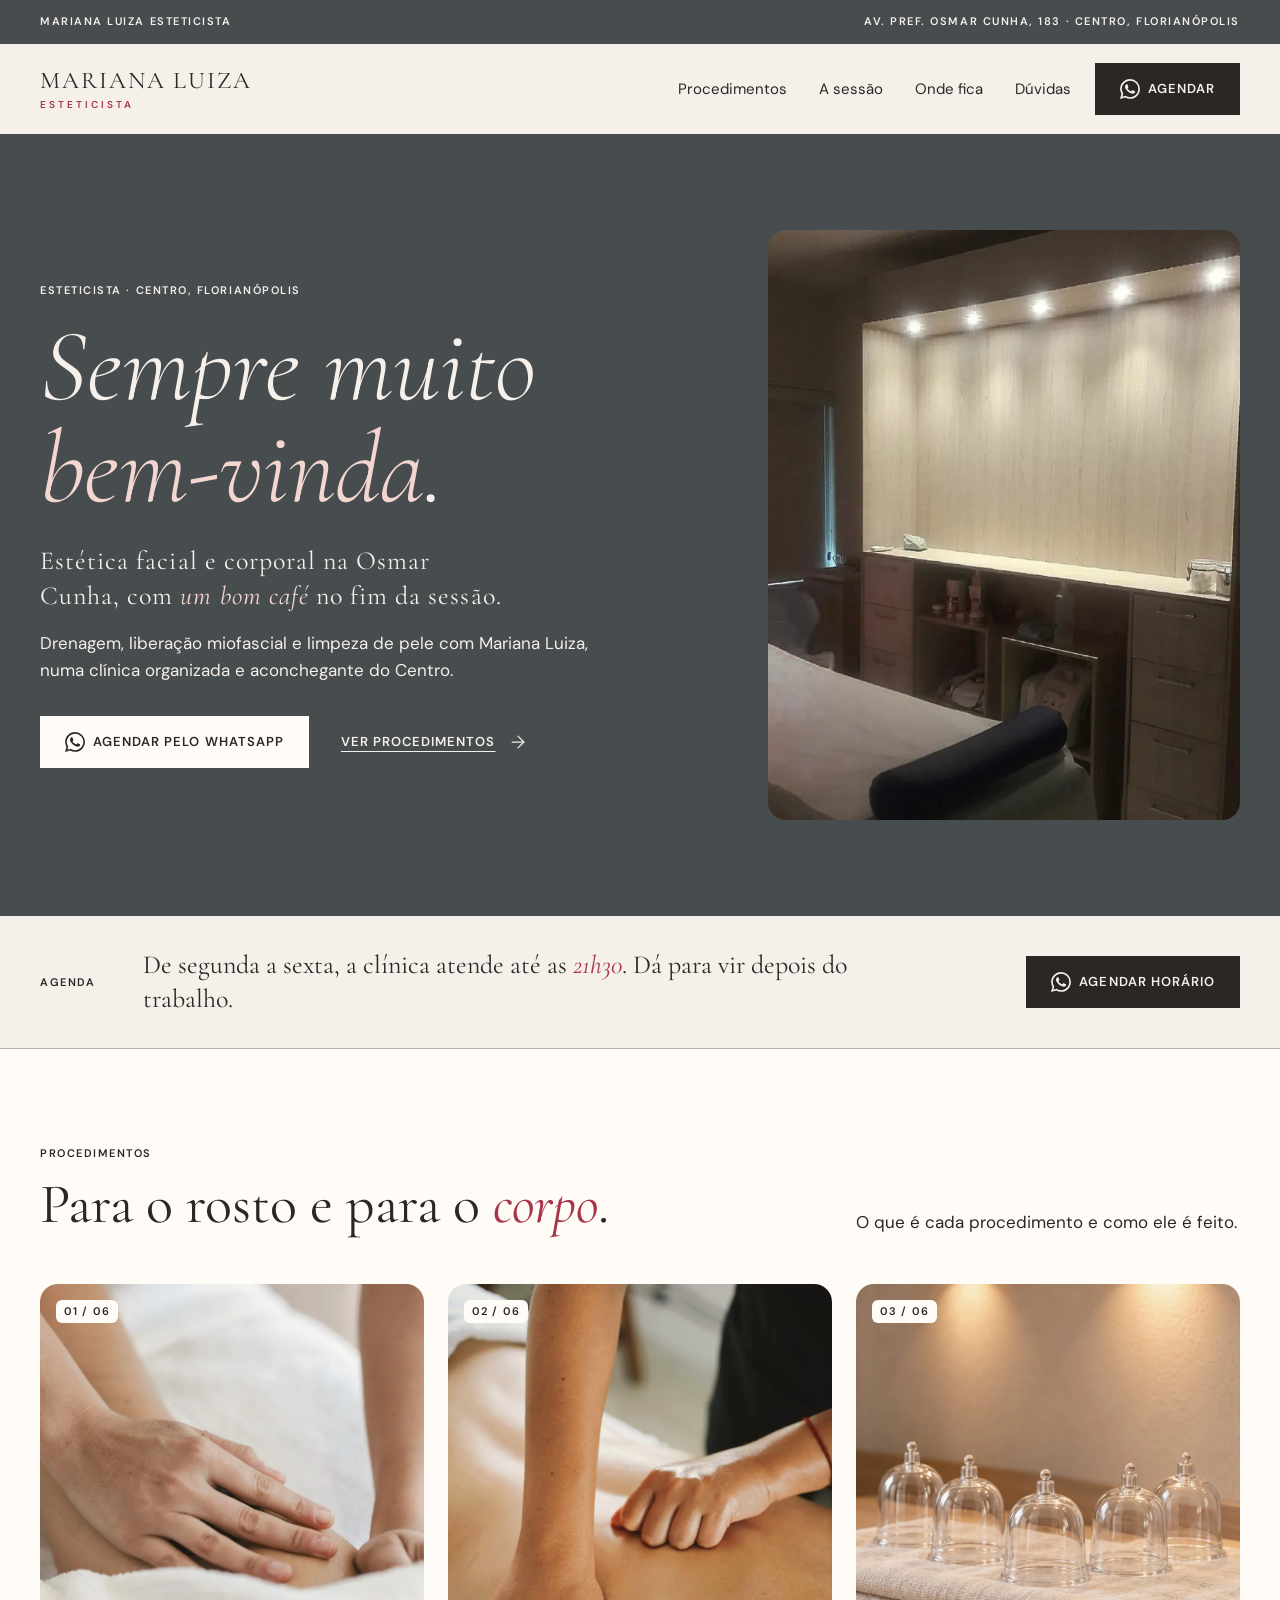
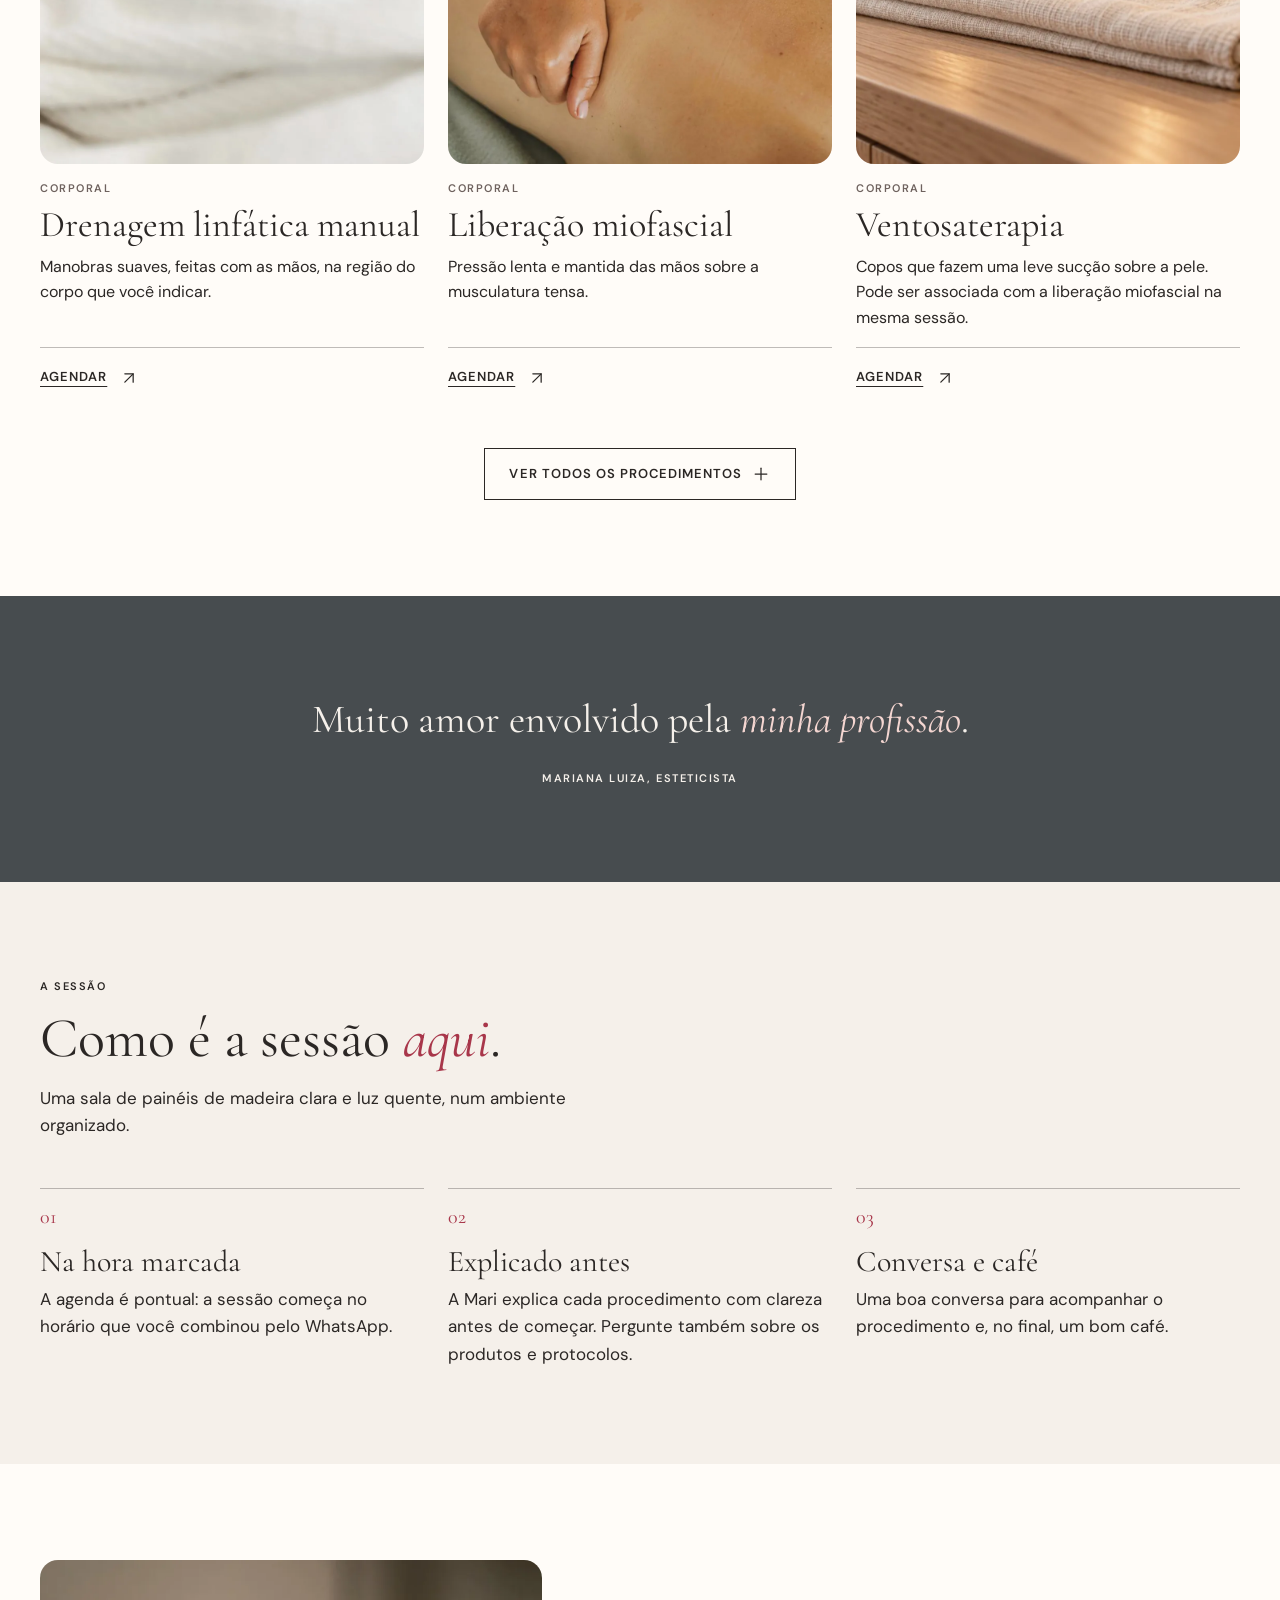
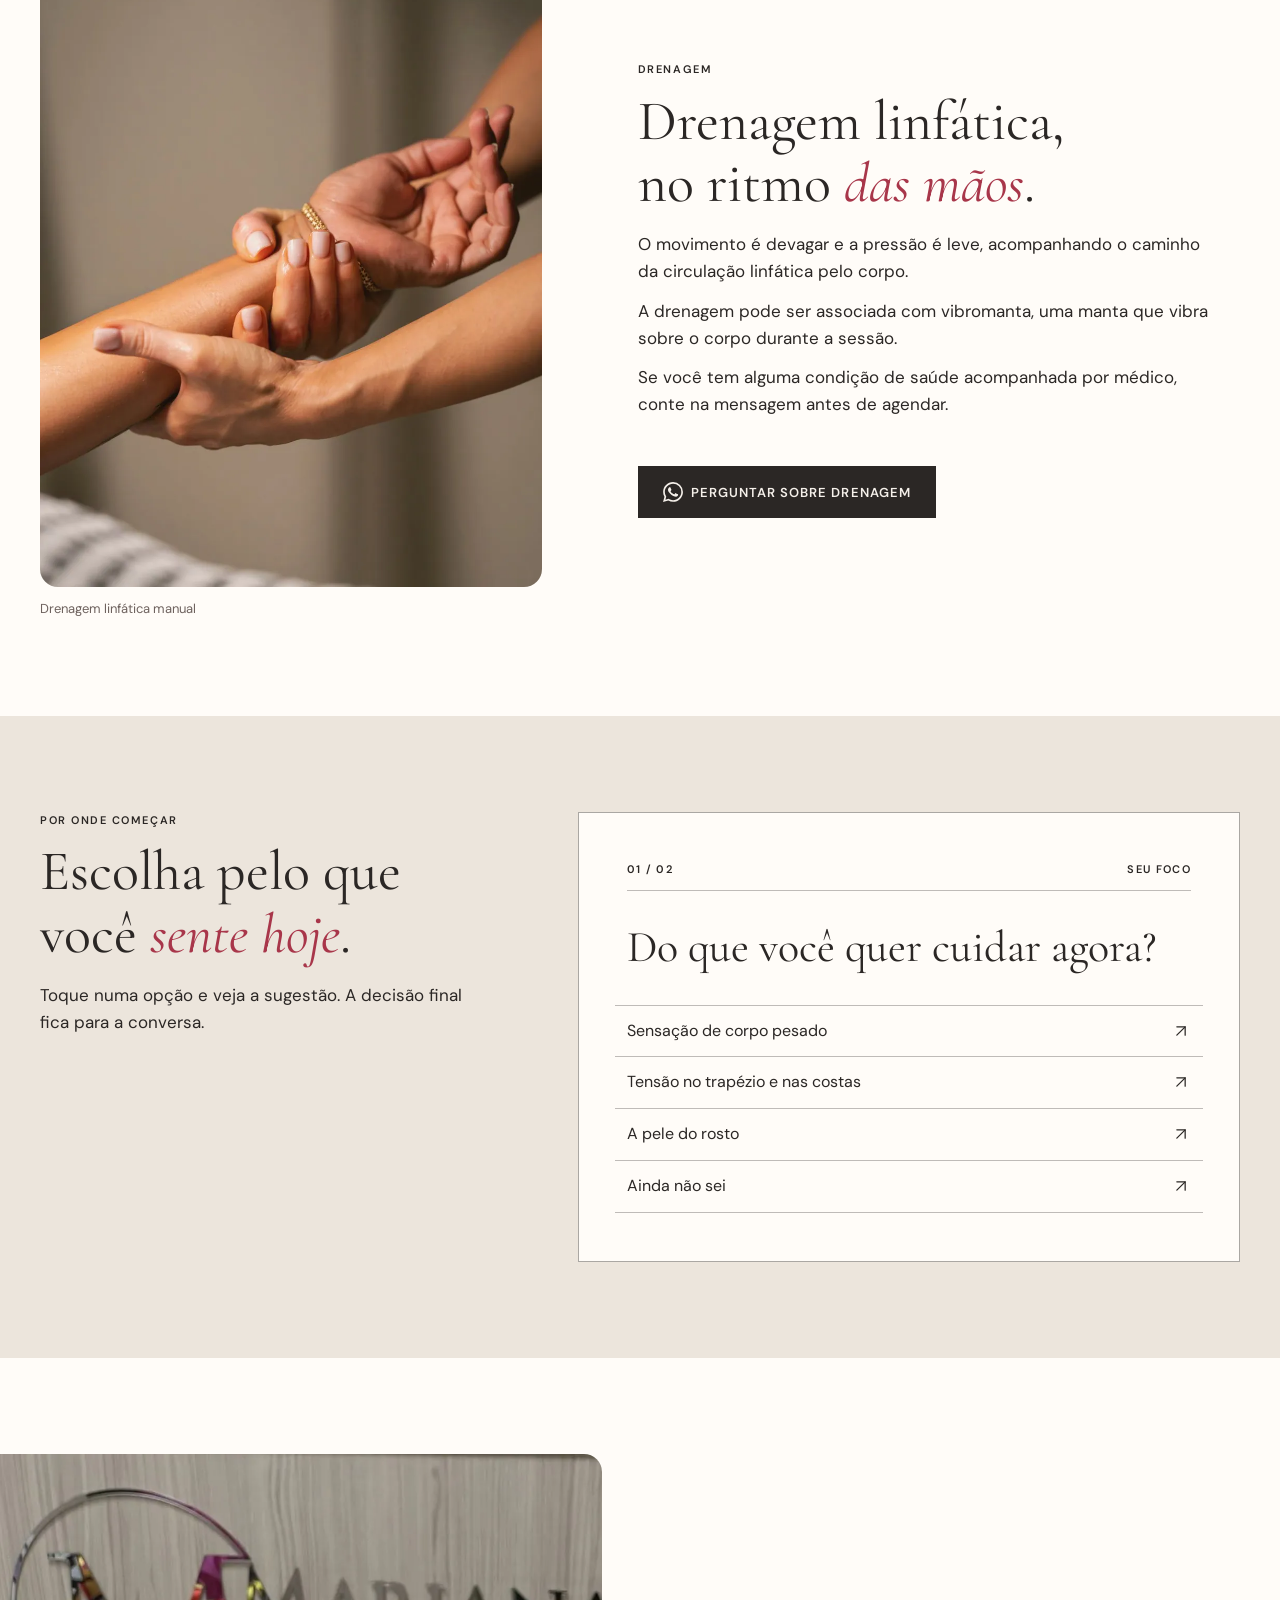
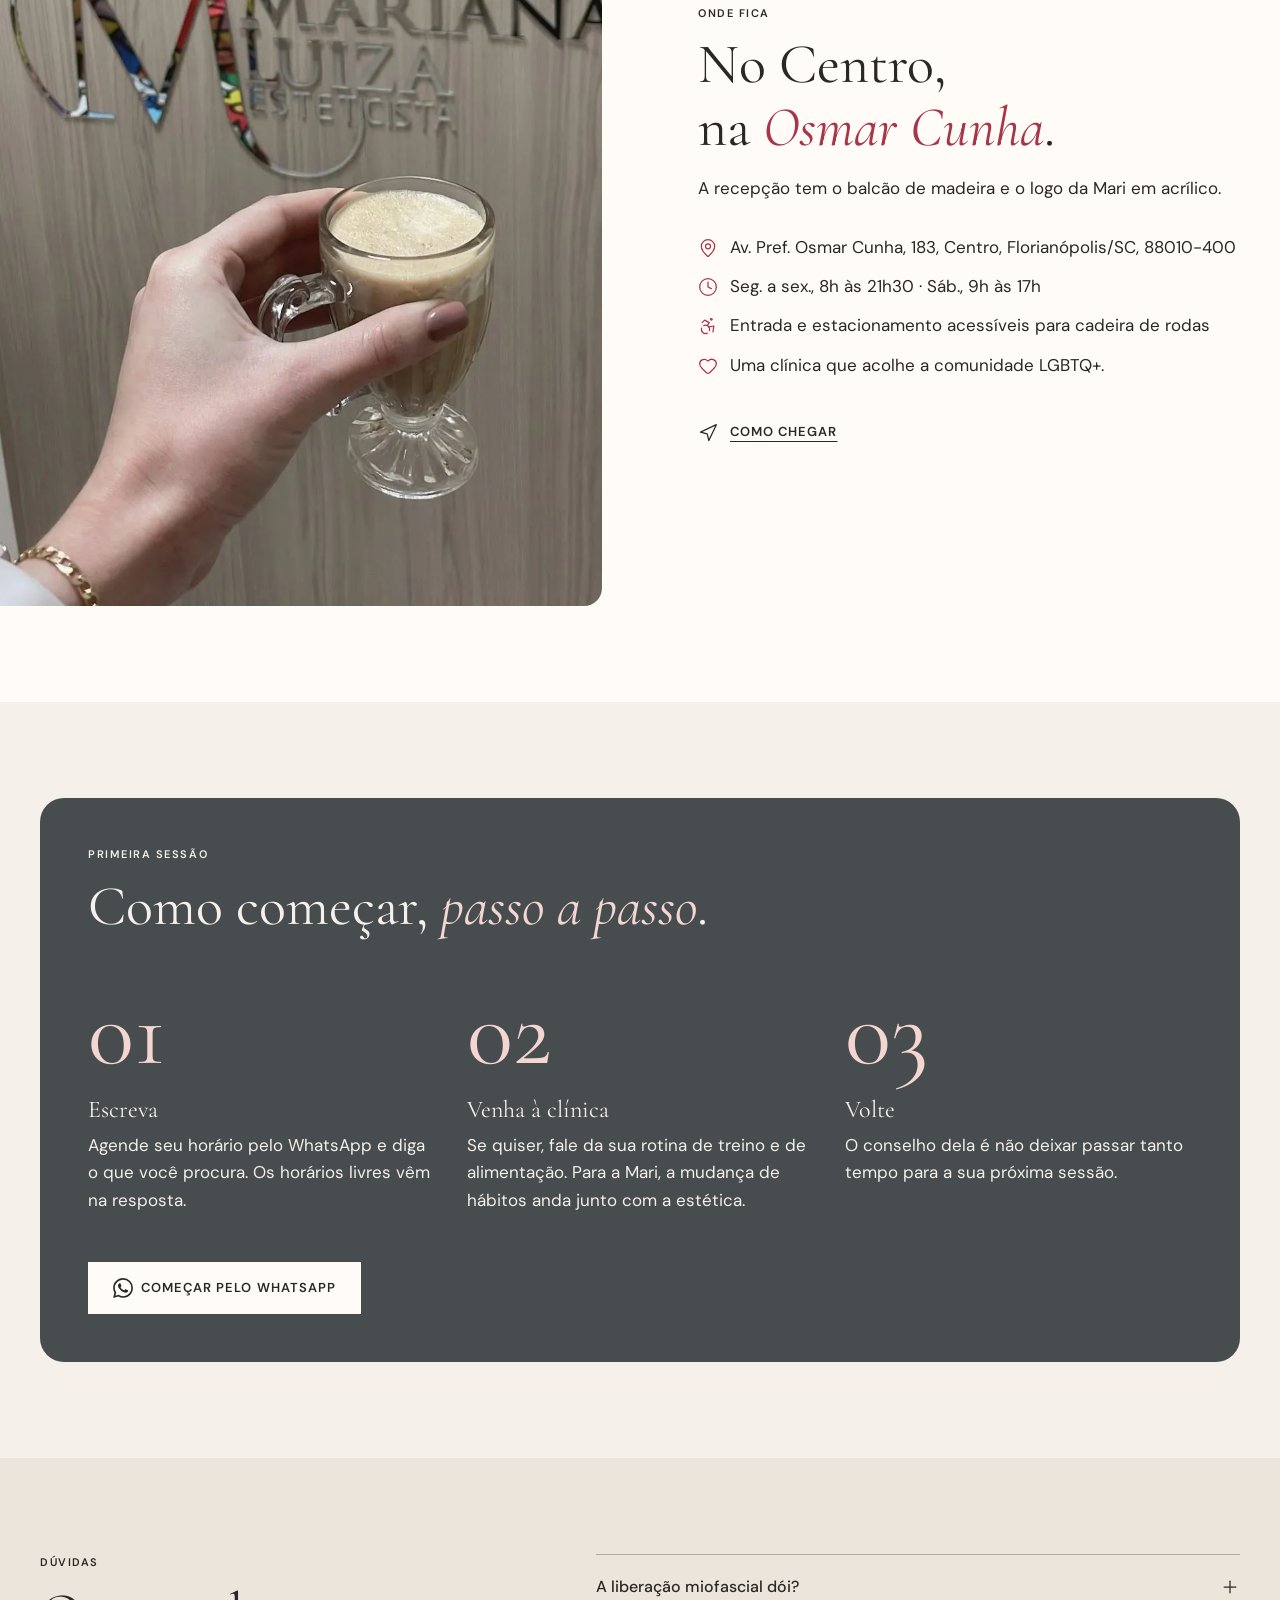
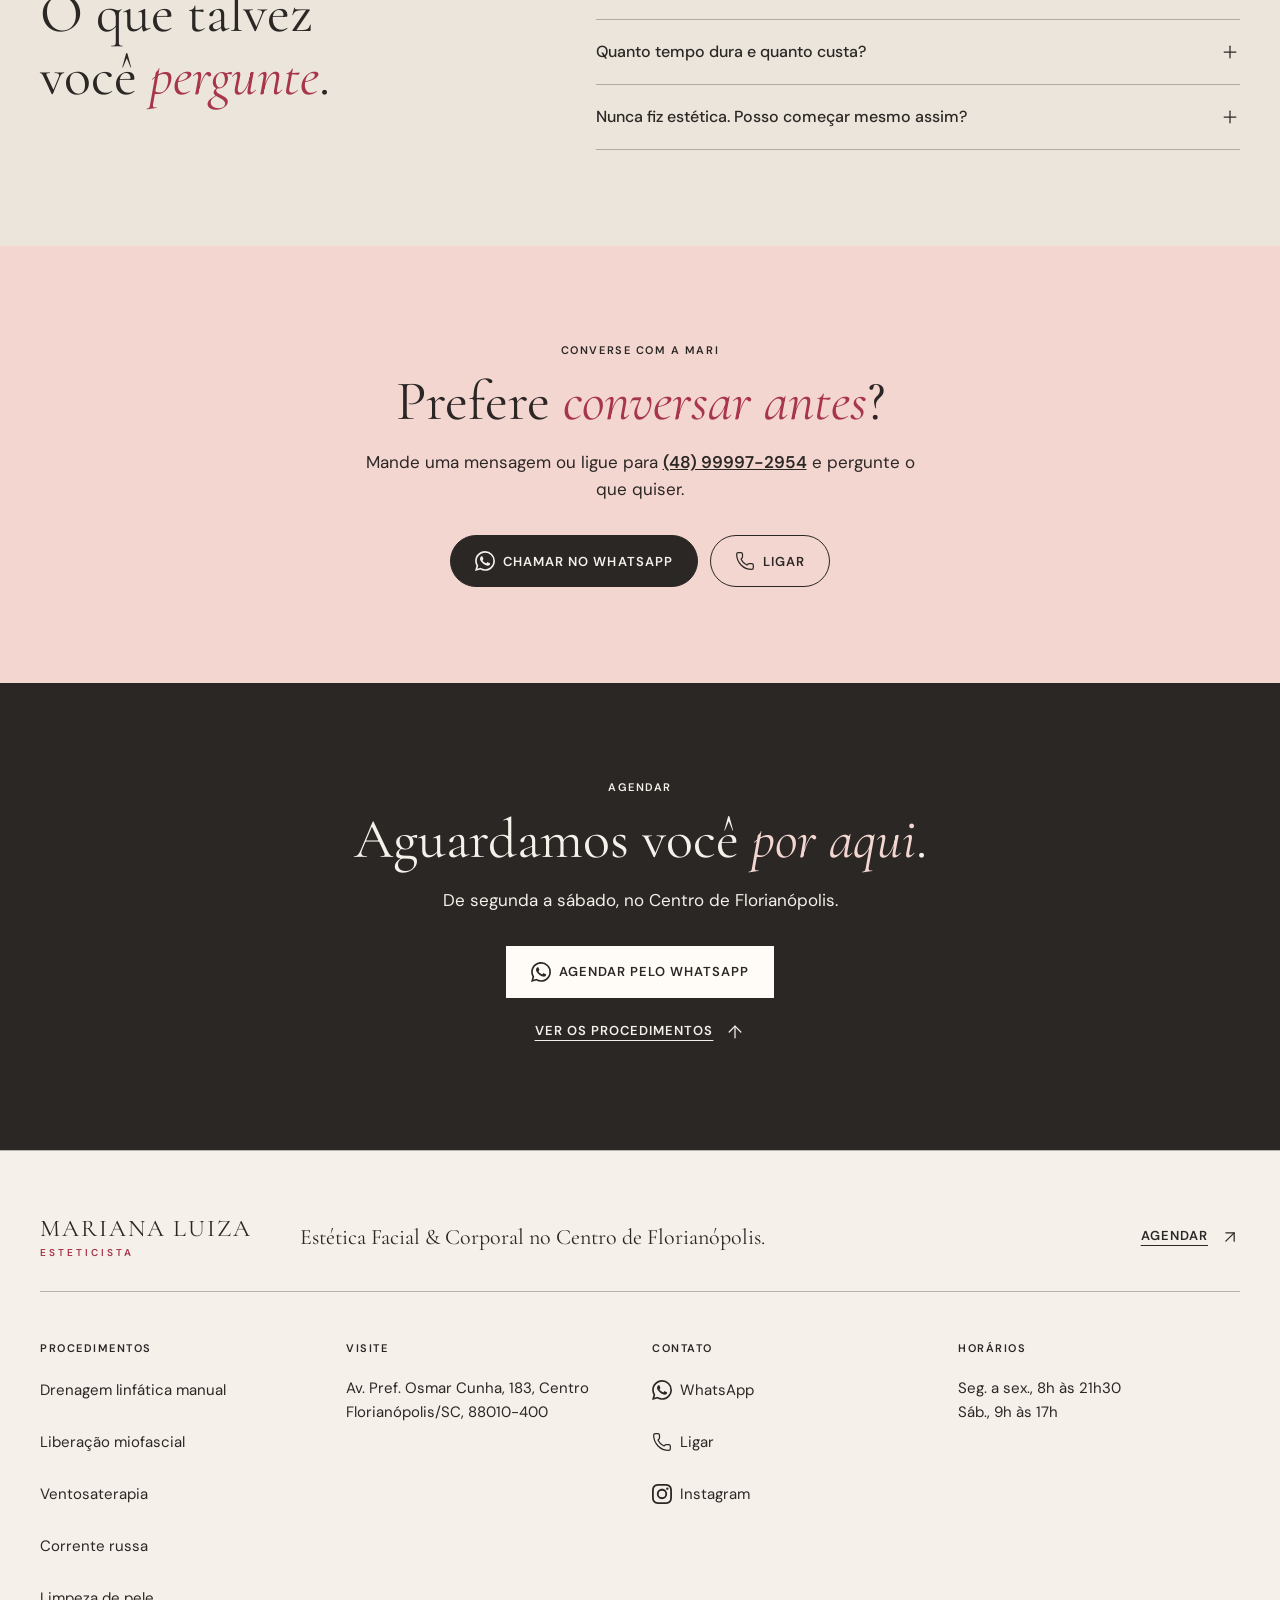
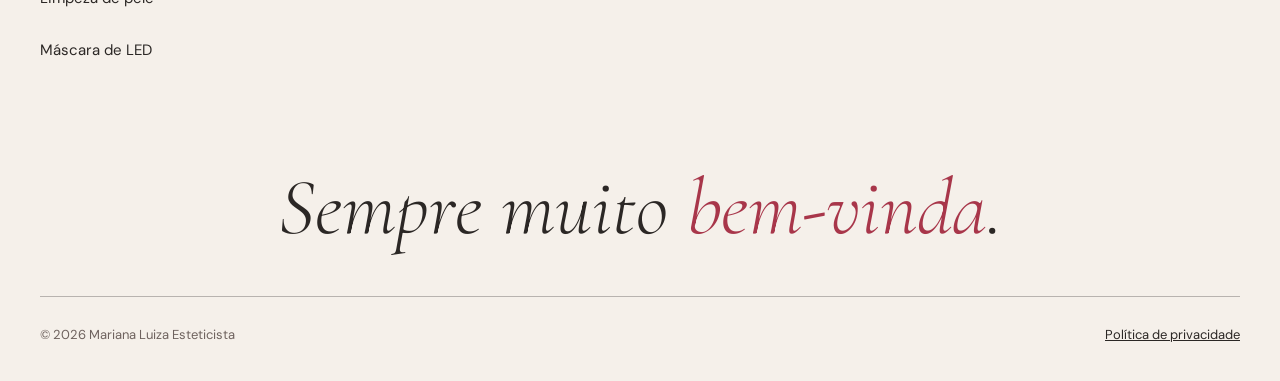
==== commit dd0fa460: "Revisão via Claude Desktop 2026-10-19 15:05" ====
--- a/index.html
+++ b/index.html
@@ -17,7 +17,7 @@
 <link rel="preconnect" href="https://fonts.googleapis.com">
 <link rel="preconnect" href="https://fonts.gstatic.com" crossorigin>
 <link href="https://fonts.googleapis.com/css2?family=Cormorant+Garamond:ital,wght@0,300;0,400;1,300;1,400&family=DM+Sans:opsz,wght@9..40,400;9..40,500;9..40,600&display=swap" rel="stylesheet">
-<link rel="preload" as="image" href="assets/img/heroi-sala.webp" type="image/webp">
+<link rel="preload" as="image" media="(max-width: 899px)" imagesrcset="assets/img/heroi-sala-480.webp 480w, assets/img/heroi-sala-960.webp 960w" imagesizes="100vw">
 <link rel="stylesheet" href="assets/css/base.css">
 <link rel="stylesheet" href="assets/css/style.css">
 <script type="application/ld+json">
@@ -119,9 +119,10 @@
       </div>
       <figure class="heroi__foto midia">
         <picture>
-          <source srcset="assets/img/heroi-sala.webp" type="image/webp">
-          <img src="assets/img/heroi-sala.jpg" width="708" height="885" fetchpriority="high" alt="Sala de atendimento da clínica: painel de madeira clara com spots de luz quente, bancada e maca com rolo grafite em primeiro plano.">
-        </picture>
+  <source type="image/webp" media="(max-width: 899px)" srcset="assets/img/heroi-sala-480.webp 480w, assets/img/heroi-sala-960.webp 960w" sizes="100vw">
+  <source type="image/webp" srcset="assets/img/heroi-sala-960.webp 960w" sizes="100vw">
+  <img src="assets/img/heroi-sala-960.jpg" width="708" height="885" alt="Sala de atendimento da clínica: painel de madeira clara com spots de luz quente, bancada e maca com rolo grafite em primeiro plano." decoding="async" fetchpriority="high">
+</picture>
       </figure>
     </div>
   </section>
@@ -147,7 +148,11 @@
         <li class="rt">
           <article class="card">
             <div class="card__midia midia">
-              <picture><source srcset="assets/img/servico-drenagem.webp" type="image/webp"><img src="assets/img/servico-drenagem.jpg" width="960" height="1200" loading="lazy" alt="Mãos de profissional sobre a perna coberta por toalha branca, numa drenagem manual." style="object-position: 50% 50%"></picture>
+              <picture>
+  <source type="image/webp" media="(max-width: 899px)" srcset="assets/img/servico-drenagem-480.webp 480w, assets/img/servico-drenagem-960.webp 960w" sizes="100vw">
+  <source type="image/webp" srcset="assets/img/servico-drenagem-960.webp 960w" sizes="50vw">
+  <img src="assets/img/servico-drenagem-960.jpg" width="960" height="1200" alt="Mãos de profissional sobre a perna coberta por toalha branca, numa drenagem manual." style="object-position: 50% 50%" decoding="async">
+</picture>
               <span class="selo">01 / 06</span>
             </div>
             <p class="card__meta">CORPORAL</p>
@@ -159,7 +164,11 @@
         <li class="rt">
           <article class="card">
             <div class="card__midia midia">
-              <picture><source srcset="assets/img/servico-liberacao.webp" type="image/webp"><img src="assets/img/servico-liberacao.jpg" width="960" height="1200" loading="lazy" alt="Mãos pressionando as costas de uma pessoa deitada de bruços." style="object-position: 50% 40%"></picture>
+              <picture>
+  <source type="image/webp" media="(max-width: 899px)" srcset="assets/img/servico-liberacao-480.webp 480w, assets/img/servico-liberacao-960.webp 960w" sizes="100vw">
+  <source type="image/webp" srcset="assets/img/servico-liberacao-960.webp 960w" sizes="50vw">
+  <img src="assets/img/servico-liberacao-960.jpg" width="960" height="1200" alt="Mãos pressionando as costas de uma pessoa deitada de bruços." style="object-position: 50% 40%" decoding="async">
+</picture>
               <span class="selo">02 / 06</span>
             </div>
             <p class="card__meta">CORPORAL</p>
@@ -171,7 +180,11 @@
         <li class="rt">
           <article class="card">
             <div class="card__midia midia">
-              <picture><source srcset="assets/img/servico-ventosa.webp" type="image/webp"><img src="assets/img/servico-ventosa.jpg" width="960" height="1200" loading="lazy" alt="Copos de ventosa transparentes enfileirados sobre uma toalha creme."></picture>
+              <picture>
+  <source type="image/webp" media="(max-width: 899px)" srcset="assets/img/servico-ventosa-480.webp 480w, assets/img/servico-ventosa-960.webp 960w" sizes="100vw">
+  <source type="image/webp" srcset="assets/img/servico-ventosa-960.webp 960w" sizes="50vw">
+  <img src="assets/img/servico-ventosa-960.jpg" width="960" height="1200" alt="Copos de ventosa transparentes enfileirados sobre uma toalha creme." decoding="async" loading="lazy">
+</picture>
               <span class="selo">03 / 06</span>
             </div>
             <p class="card__meta">CORPORAL</p>
@@ -183,7 +196,11 @@
         <li class="rt" data-extra>
           <article class="card">
             <div class="card__midia midia">
-              <picture><source srcset="assets/img/servico-corrente.webp" type="image/webp"><img src="assets/img/servico-corrente.jpg" width="960" height="1200" loading="lazy" alt="Quatro eletrodos pretos com cabos grafite alinhados sobre uma toalha creme."></picture>
+              <picture>
+  <source type="image/webp" media="(max-width: 899px)" srcset="assets/img/servico-corrente-480.webp 480w, assets/img/servico-corrente-960.webp 960w" sizes="100vw">
+  <source type="image/webp" srcset="assets/img/servico-corrente-960.webp 960w" sizes="50vw">
+  <img src="assets/img/servico-corrente-960.jpg" width="960" height="1200" alt="Quatro eletrodos pretos com cabos grafite alinhados sobre uma toalha creme." decoding="async" loading="lazy">
+</picture>
               <span class="selo">04 / 06</span>
             </div>
             <p class="card__meta">CORPORAL</p>
@@ -195,7 +212,11 @@
         <li class="rt" data-extra>
           <article class="card">
             <div class="card__midia midia">
-              <picture><source srcset="assets/img/servico-limpeza.webp" type="image/webp"><img src="assets/img/servico-limpeza.jpg" width="960" height="1200" loading="lazy" alt="Discos de algodão, tigela de vidro com água e pincel facial numa bandeja de madeira."></picture>
+              <picture>
+  <source type="image/webp" media="(max-width: 899px)" srcset="assets/img/servico-limpeza-480.webp 480w, assets/img/servico-limpeza-960.webp 960w" sizes="100vw">
+  <source type="image/webp" srcset="assets/img/servico-limpeza-960.webp 960w" sizes="50vw">
+  <img src="assets/img/servico-limpeza-960.jpg" width="960" height="1200" alt="Discos de algodão, tigela de vidro com água e pincel facial numa bandeja de madeira." decoding="async" loading="lazy">
+</picture>
               <span class="selo">05 / 06</span>
             </div>
             <p class="card__meta">FACIAL</p>
@@ -207,7 +228,11 @@
         <li class="rt" data-extra>
           <article class="card">
             <div class="card__midia midia">
-              <picture><source srcset="assets/img/servico-led.webp" type="image/webp"><img src="assets/img/servico-led.jpg" width="960" height="1200" loading="lazy" alt="Máscara facial de LED branca com luz vermelha, apoiada sobre uma toalha grafite."></picture>
+              <picture>
+  <source type="image/webp" media="(max-width: 899px)" srcset="assets/img/servico-led-480.webp 480w, assets/img/servico-led-960.webp 960w" sizes="100vw">
+  <source type="image/webp" srcset="assets/img/servico-led-960.webp 960w" sizes="50vw">
+  <img src="assets/img/servico-led-960.jpg" width="960" height="1200" alt="Máscara facial de LED branca com luz vermelha, apoiada sobre uma toalha grafite." decoding="async" loading="lazy">
+</picture>
               <span class="selo">06 / 06</span>
             </div>
             <p class="card__meta">FACIAL</p>
@@ -266,7 +291,11 @@
     <div class="container drenagem__grade">
       <figure class="drenagem__foto rt">
         <div class="midia">
-          <picture><source srcset="assets/img/destaque-drenagem.webp" type="image/webp"><img src="assets/img/destaque-drenagem.jpg" width="1200" height="1500" loading="lazy" alt="Mãos conduzindo o antebraço apoiado numa toalha clara, em movimento suave." style="object-position: 55% 40%"></picture>
+          <picture>
+  <source type="image/webp" media="(max-width: 899px)" srcset="assets/img/destaque-drenagem-480.webp 480w, assets/img/destaque-drenagem-960.webp 960w" sizes="100vw">
+  <source type="image/webp" srcset="assets/img/destaque-drenagem-960.webp 960w" sizes="50vw">
+  <img src="assets/img/destaque-drenagem-960.jpg" width="1200" height="1500" alt="Mãos conduzindo o antebraço apoiado numa toalha clara, em movimento suave." style="object-position: 55% 40%" decoding="async" loading="lazy">
+</picture>
         </div>
         <figcaption>Drenagem linfática manual</figcaption>
       </figure>
@@ -339,7 +368,11 @@
   <section class="secao onde" id="onde-fica" aria-labelledby="onde-titulo">
     <div class="onde__grade">
       <figure class="onde__foto midia rt">
-        <picture><source srcset="assets/img/onde-fica-recepcao.webp" type="image/webp"><img src="assets/img/onde-fica-recepcao.jpg" width="904" height="1128" loading="lazy" alt="Balcão de madeira da recepção com o logo da Mari em acrílico espelhado e uma mão segurando uma taça de café." style="object-position: 50% 40%"></picture>
+        <picture>
+  <source type="image/webp" media="(max-width: 899px)" srcset="assets/img/onde-fica-recepcao-480.webp 480w, assets/img/onde-fica-recepcao-960.webp 960w" sizes="100vw">
+  <source type="image/webp" srcset="assets/img/onde-fica-recepcao-960.webp 960w" sizes="50vw">
+  <img src="assets/img/onde-fica-recepcao-960.jpg" width="904" height="1128" alt="Balcão de madeira da recepção com o logo da Mari em acrílico espelhado e uma mão segurando uma taça de café." style="object-position: 50% 40%" decoding="async" loading="lazy">
+</picture>
       </figure>
       <div class="onde__texto rt">
         <p class="rotulo">ONDE FICA</p>
--- a/assets/css/style.css
+++ b/assets/css/style.css
@@ -103,7 +103,7 @@
   min-height: var(--toque-min); padding: 0; border: 0; background: none; color: var(--text-1);
   font-family: var(--fonte-texto); font-size: 0.8125rem; font-weight: 600; letter-spacing: .08em; text-transform: uppercase;
   text-decoration: none; white-space: nowrap; cursor: pointer;
-  transition: gap .2s ease;
+  transition: none;
 }
 .link span { text-decoration: underline; text-decoration-thickness: 1px; text-underline-offset: .35em; }
 .link:hover { gap: var(--space-4); }
